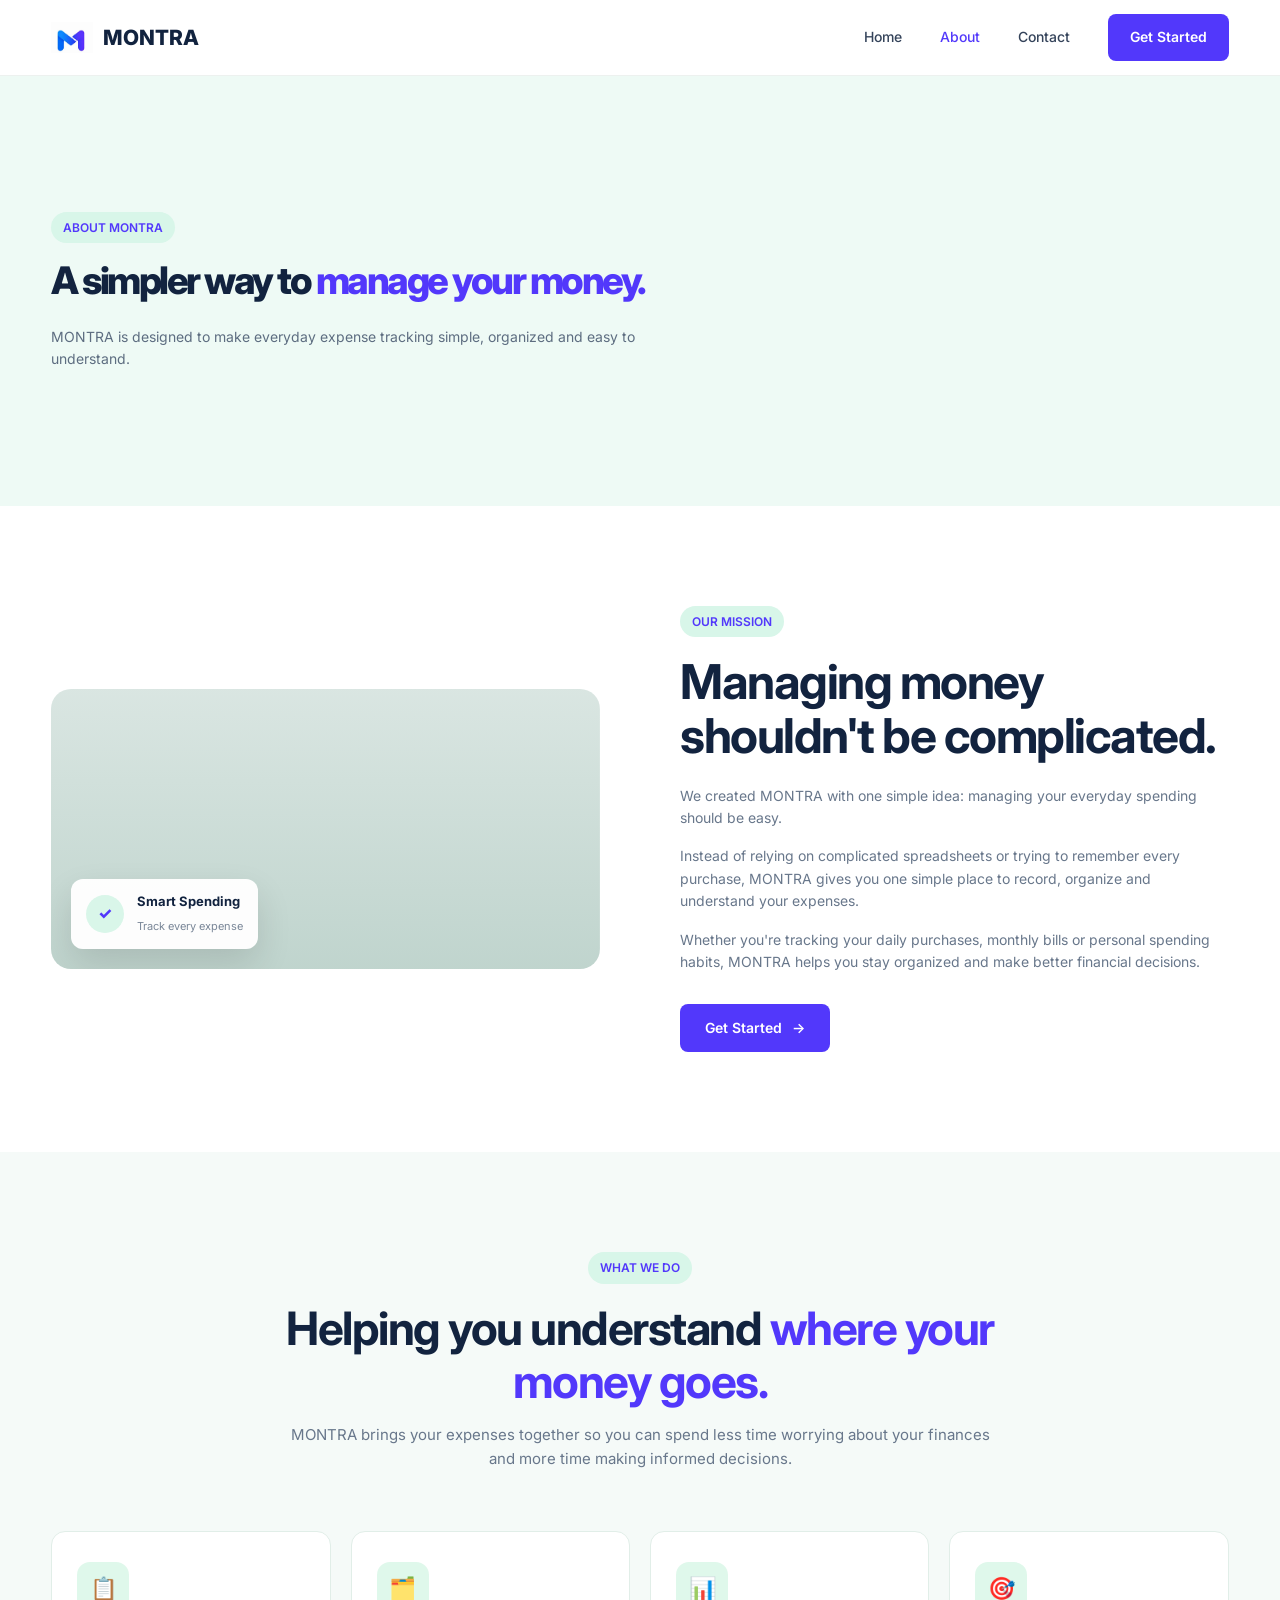
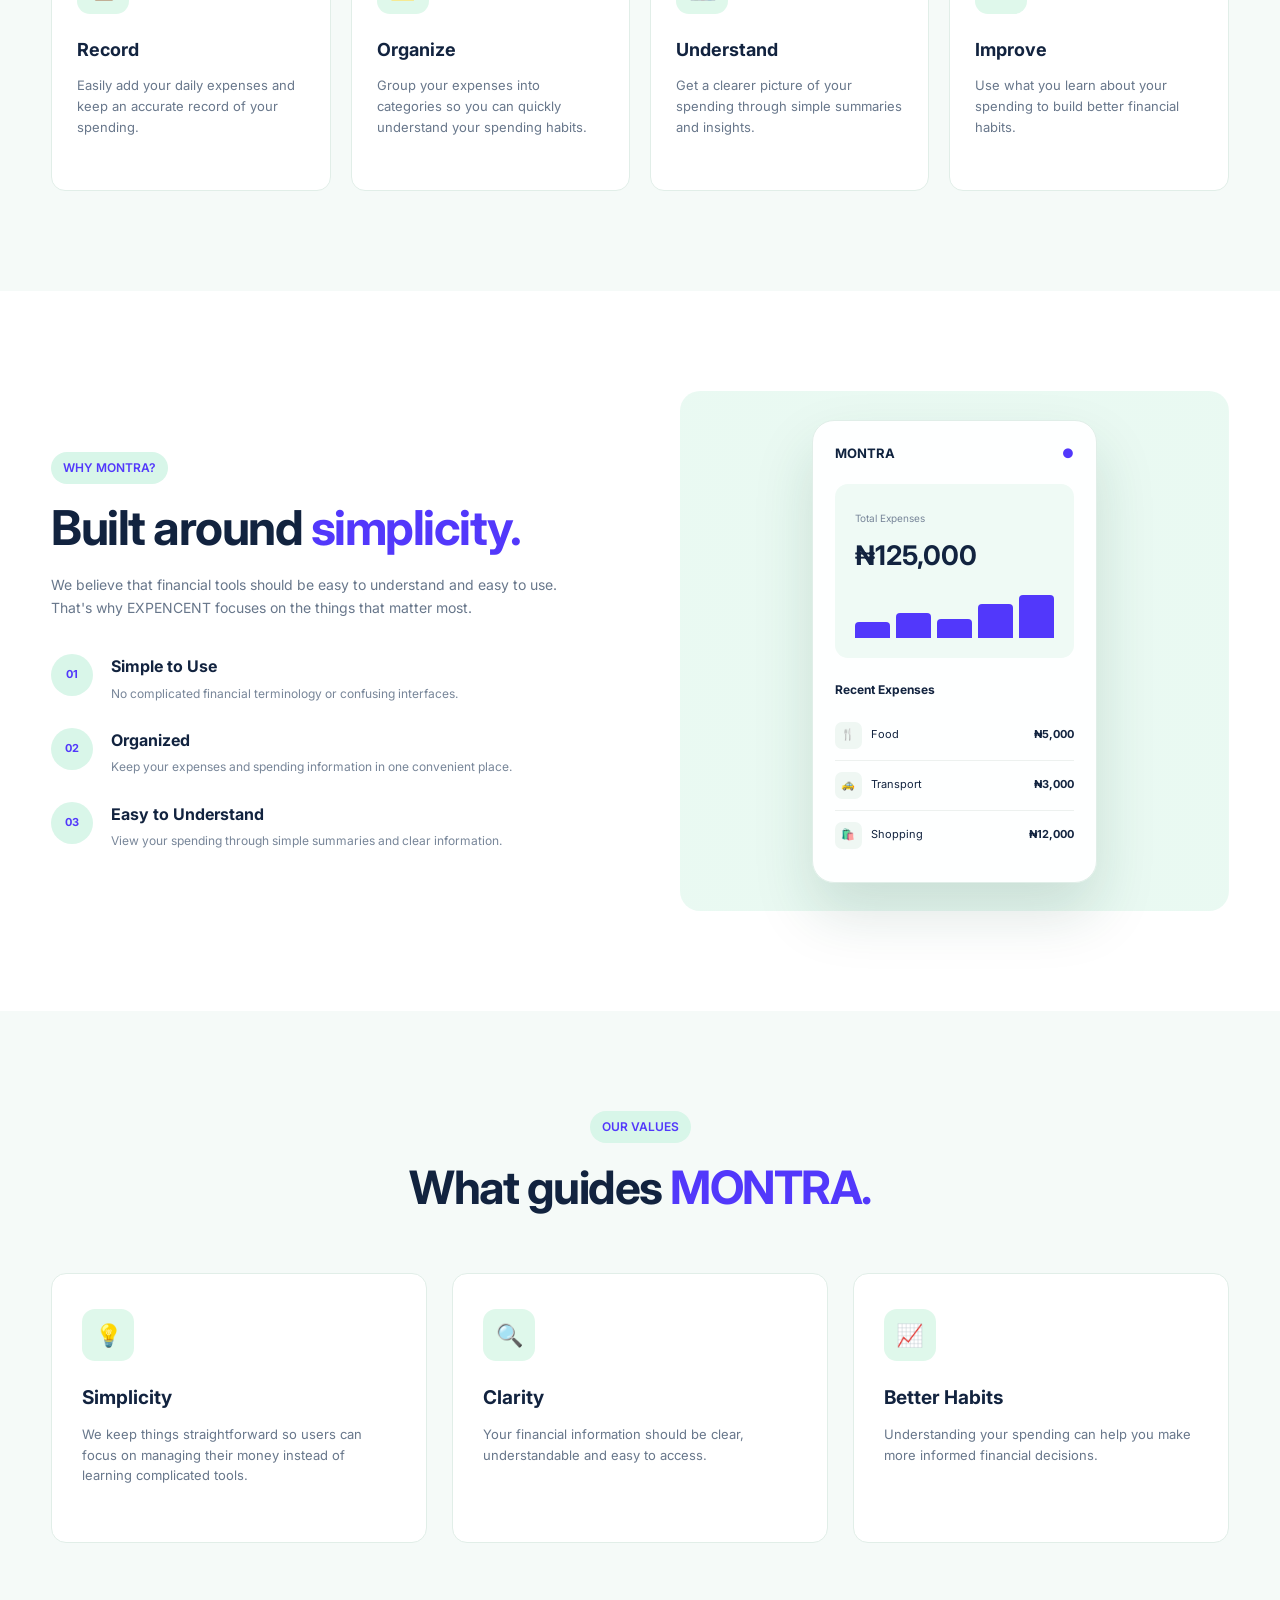
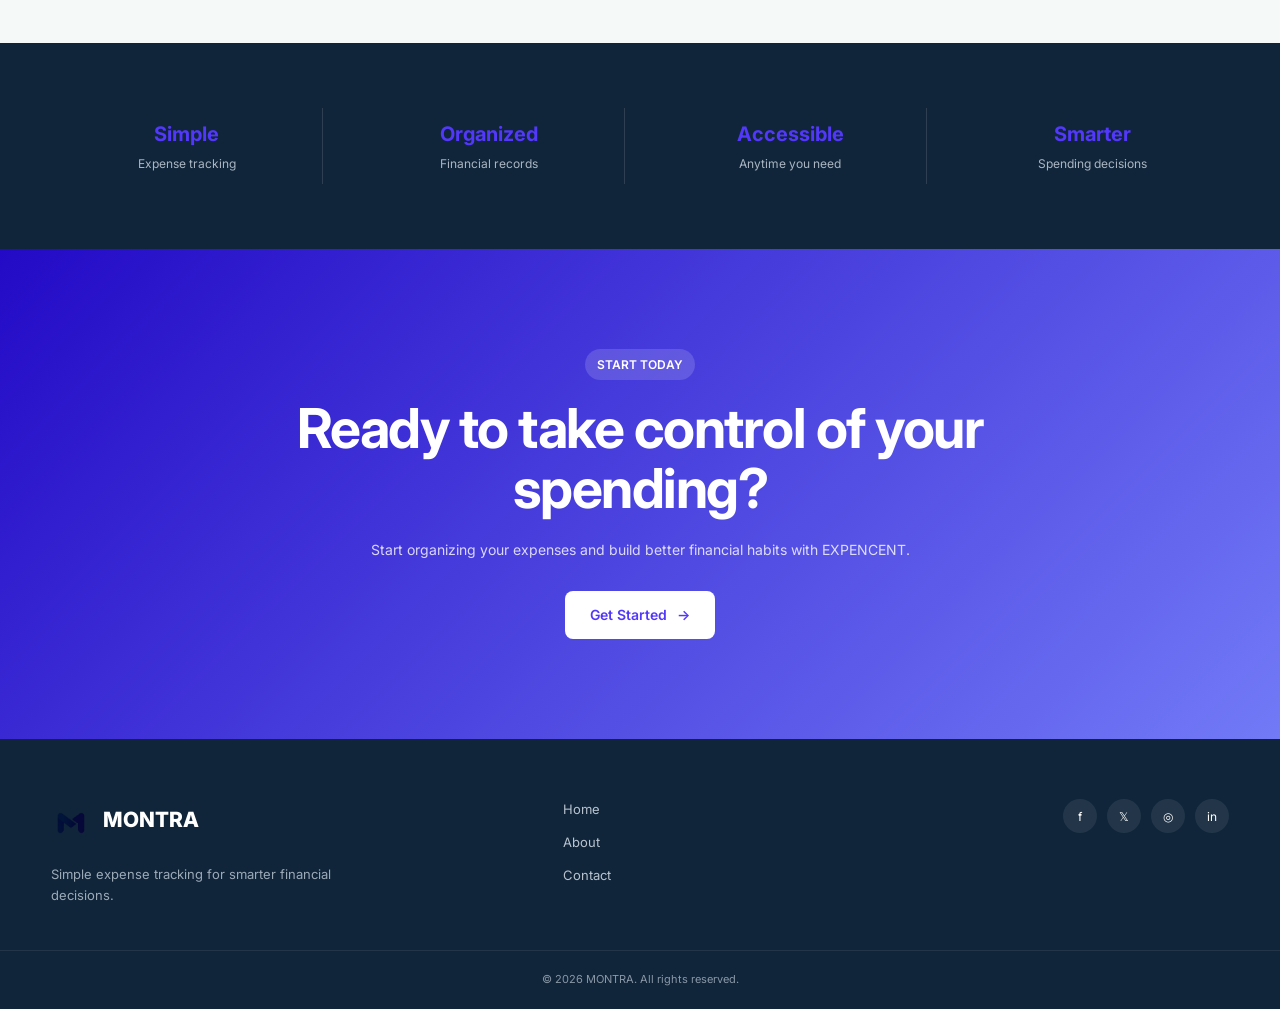
==== about.html @ 5b6d1d08 "added website" ====
<!DOCTYPE html>
<html lang="en">

<head>
    <meta charset="UTF-8">
    <meta name="viewport" content="width=device-width, initial-scale=1.0">

    <title>About Us | MONTRA</title>

    <link rel="preconnect" href="https://fonts.googleapis.com">
    <link rel="preconnect" href="https://fonts.gstatic.com" crossorigin>

    <link
        href="https://fonts.googleapis.com/css2?family=Inter:wght@400;500;600;700;800&display=swap"
        rel="stylesheet"
    >

    
    <link rel="stylesheet" href="about.css">
</head>


<body>



    <header class="header">

        <div class="container nav-container">



            <a href="home.html" class="logo">

                 <img src="montra.jpg" alt="Montra logo">

                <span>MONTRA</span>

            </a>


            <nav class="nav">

                <a href="home.html">Home</a>

                <a href="about.html" class="active">About</a>

                <a href="contact.html">Contact</a>

                <a href="login.html" class="get-started">
                    Get Started
                </a>

            </nav>


            <button
                class="menu-toggle"
                id="menuToggle"
                aria-label="Open navigation"
            >

                <span></span>
                <span></span>
                <span></span>

            </button>

        </div>

    </header>


    <div class="mobile-menu" id="mobileMenu">

        <a href="home.html">Home</a>

        <a href="about.html">About</a>

        <a href="contact.html">Contact</a>

        <a href="login.html" class="mobile-get-started">
            Get Started
        </a>

    </div>

    <main>

        <section class="about-hero">
                   
            <div class="about-hero-bg"> </div>

            <div class="container about-hero-container">


                <div class="about-hero-content">

                    <div class="small-label">
                        ABOUT MONTRA
                    </div>


                    <h1>
                        A simpler way to
                        <span>manage your money.</span>
                    </h1>


                    <p>
                        MONTRA is designed to make everyday
                        expense tracking simple, organized and
                        easy to understand.
                    </p>

                </div>


            </div>

        </section>


        <section class="mission section">

            <div class="container mission-container">


                <div class="mission-image">

                    <div class="mission-image-content">

                        <div class="floating-card">

                            <span class="floating-icon">
                                ✓
                            </span>

                            <div>

                                <strong>
                                    Smart Spending
                                </strong>

                                <small>
                                    Track every expense
                                </small>

                            </div>

                        </div>

                    </div>

                </div>


                <div class="mission-content">

                    <div class="small-label">
                        OUR MISSION
                    </div>


                    <h2>
                        Managing money
                        shouldn't be complicated.
                    </h2>


                    <p>
                        We created MONTRA with one simple
                        idea: managing your everyday spending
                        should be easy.
                    </p>


                    <p>
                        Instead of relying on complicated
                        spreadsheets or trying to remember
                        every purchase, MONTRA gives you
                        one simple place to record, organize
                        and understand your expenses.
                    </p>


                    <p>
                        Whether you're tracking your daily
                        purchases, monthly bills or personal
                        spending habits, MONTRA helps you
                        stay organized and make better
                        financial decisions.
                    </p>


                    <a href="login.html" class="btn">
                        Get Started
                        <span>→</span>
                    </a>

                </div>

            </div>

        </section>


        <section class="what-section section">

            <div class="container">


                <div class="section-heading">

                    <div class="small-label">
                        WHAT WE DO
                    </div>


                    <h2>
                        Helping you understand
                        <span>where your money goes.</span>
                    </h2>


                    <p>
                        MONTRA brings your expenses together
                        so you can spend less time worrying about
                        your finances and more time making informed
                        decisions.
                    </p>

                </div>



                <div class="what-grid">


                    <div class="what-card">

                        <div class="what-icon">
                            📋
                        </div>

                        <h3>
                            Record
                        </h3>

                        <p>
                            Easily add your daily expenses
                            and keep an accurate record of
                            your spending.
                        </p>

                    </div>


                    <div class="what-card">

                        <div class="what-icon">
                            🗂️
                        </div>

                        <h3>
                            Organize
                        </h3>

                        <p>
                            Group your expenses into categories
                            so you can quickly understand your
                            spending habits.
                        </p>

                    </div>


                    <div class="what-card">

                        <div class="what-icon">
                            📊
                        </div>

                        <h3>
                            Understand
                        </h3>

                        <p>
                            Get a clearer picture of your spending
                            through simple summaries and insights.
                        </p>

                    </div>


                    <div class="what-card">

                        <div class="what-icon">
                            🎯
                        </div>

                        <h3>
                            Improve
                        </h3>

                        <p>
                            Use what you learn about your spending
                            to build better financial habits.
                        </p>

                    </div>


                </div>

            </div>

        </section>


        <section class="why-section section">

            <div class="container why-container">


                <div class="why-content">

                    <div class="small-label">
                        WHY MONTRA?
                    </div>


                    <h2>
                        Built around
                        <span>simplicity.</span>
                    </h2>


                    <p>
                        We believe that financial tools should
                        be easy to understand and easy to use.
                        That's why EXPENCENT focuses on the
                        things that matter most.
                    </p>


                    <div class="why-list">


                        <div class="why-item">

                            <div class="why-number">
                                01
                            </div>

                            <div>

                                <h3>
                                    Simple to Use
                                </h3>

                                <p>
                                    No complicated financial
                                    terminology or confusing
                                    interfaces.
                                </p>

                            </div>

                        </div>



                        <div class="why-item">

                            <div class="why-number">
                                02
                            </div>

                            <div>

                                <h3>
                                    Organized
                                </h3>

                                <p>
                                    Keep your expenses and
                                    spending information in
                                    one convenient place.
                                </p>

                            </div>

                        </div>



                        <div class="why-item">

                            <div class="why-number">
                                03
                            </div>

                            <div>

                                <h3>
                                    Easy to Understand
                                </h3>

                                <p>
                                    View your spending through
                                    simple summaries and clear
                                    information.
                                </p>

                            </div>

                        </div>


                    </div>

                </div>


                <div class="why-image">

                    <div class="phone-card">

                        <div class="phone-header">

                            <strong>
                                MONTRA
                            </strong>

                            <span>
                                ●
                            </span>

                        </div>


                        <div class="phone-balance">

                            <small>
                                Total Expenses
                            </small>

                            <h3>
                                ₦125,000
                            </h3>

                            <div class="fake-chart">

                                <span></span>
                                <span></span>
                                <span></span>
                                <span></span>
                                <span></span>

                            </div>

                        </div>


                        <div class="phone-expenses">

                            <p>
                                Recent Expenses
                            </p>


                            <div>
                                <span>🍴</span>
                                Food
                                <strong>₦5,000</strong>
                            </div>


                            <div>
                                <span>🚕</span>
                                Transport
                                <strong>₦3,000</strong>
                            </div>


                            <div>
                                <span>🛍️</span>
                                Shopping
                                <strong>₦12,000</strong>
                            </div>

                        </div>

                    </div>

                </div>

            </div>

        </section>


        <section class="values section">

            <div class="container">


                <div class="section-heading">

                    <div class="small-label">
                        OUR VALUES
                    </div>


                    <h2>
                        What guides
                        <span>MONTRA.</span>
                    </h2>

                </div>



                <div class="values-grid">


                    <div class="value-card">

                        <div class="value-icon">
                            💡
                        </div>

                        <h3>
                            Simplicity
                        </h3>

                        <p>
                            We keep things straightforward so
                            users can focus on managing their
                            money instead of learning complicated
                            tools.
                        </p>

                    </div>



                    <div class="value-card">

                        <div class="value-icon">
                            🔍
                        </div>

                        <h3>
                            Clarity
                        </h3>

                        <p>
                            Your financial information should be
                            clear, understandable and easy to
                            access.
                        </p>

                    </div>



                    <div class="value-card">

                        <div class="value-icon">
                            📈
                        </div>

                        <h3>
                            Better Habits
                        </h3>

                        <p>
                            Understanding your spending can help
                            you make more informed financial
                            decisions.
                        </p>

                    </div>


                </div>

            </div>

        </section>


        <section class="stats-section">

            <div class="container stats-container">


                <div class="stat">

                    <h2>
                        Simple
                    </h2>

                    <p>
                        Expense tracking
                    </p>

                </div>



                <div class="stat">

                    <h2>
                        Organized
                    </h2>

                    <p>
                        Financial records
                    </p>

                </div>



                <div class="stat">

                    <h2>
                        Accessible
                    </h2>

                    <p>
                        Anytime you need
                    </p>

                </div>



                <div class="stat">

                    <h2>
                        Smarter
                    </h2>

                    <p>
                        Spending decisions
                    </p>

                </div>


            </div>

        </section>


        <section class="cta-section">

            <div class="container cta-content">


                <div class="small-label">
                    START TODAY
                </div>


                <h2>
                    Ready to take control
                    of your spending?
                </h2>


                <p>
                    Start organizing your expenses and
                    build better financial habits with EXPENCENT.
                </p>


                <a href="login.html" class="cta-button">

                    Get Started
                    <span>→</span>

                </a>

            </div>

        </section>


    </main>


    <footer class="footer">

        <div class="container footer-container">


            <div class="footer-brand">

                <a href="home.html" class="logo footer-logo">

                    <span class="logo-icon">
                        <img src="montra.jpg" alt="Montra logo">
                    </span>

                    MONTRA

                </a>


                <p>
                    Simple expense tracking for
                    smarter financial decisions.
                </p>

            </div>



            <div class="footer-links">

                <a href="home.html">
                    Home
                </a>

                <a href="about.html">
                    About
                </a>

                <a href="contact.html">
                    Contact
                </a>

            </div>



            <div class="social-links">

                <a href="#">f</a>

                <a href="#">𝕏</a>

                <a href="#">◎</a>

                <a href="#">in</a>

            </div>


        </div>



        <div class="footer-bottom">

            <div class="container">

                <p>
                    © 2026 MONTRA. All rights reserved.
                </p>

            </div>

        </div>

    </footer>


</body>

</html>
---- about.css ----
* {
    margin: 0;
    padding: 0;
    box-sizing: border-box;
}

html {
    scroll-behavior: smooth;
}

body {
    font-family: "Inter", sans-serif;
    color: #12233f;
    background: #ffffff;
    line-height: 1.6;
}

a {
    text-decoration: none;
    color: inherit;
}

button {
    font-family: inherit;
}

.container {
    width: min(1180px, 92%);
    margin: 0 auto;
}

.section {
    padding: 100px 0;
}


.header {
    height: 76px;
    background: rgba(255, 255, 255, 0.97);
    border-bottom: 1px solid #edf1ef;

    position: sticky;
    top: 0;
    z-index: 1000;

    backdrop-filter: blur(10px);
}

.nav-container {
    height: 100%;

    display: flex;
    align-items: center;
    justify-content: space-between;
}


.logo {
    display: inline-flex;
    align-items: center;
    gap: 10px;
    text-decoration: none;
    color: #12233f;
    font-size: 21px;
    font-weight: 800;
}

.logo img {
    width: 42px;
    height: 42px;
    object-fit: contain;
    display: block;
    mix-blend-mode: multiply;
}


.nav {
    display: flex;
    align-items: center;
    gap: 38px;
}

.nav > a {
    color: #34435a;

    font-size: 14px;
    font-weight: 500;

    transition: 0.3s ease;
}

.nav > a:hover {
    color: #5238FB;
}

.nav > a.active {
    color: #5238FB;
}


.get-started {
    background: #5238FB;
    color: white !important;

    padding: 12px 22px;

    border-radius: 8px;

    font-weight: 600 !important;
}

.get-started:hover {
    background: #078d5b;
}


.menu-toggle {
    display: none;

    width: 35px;

    border: none;
    background: none;

    cursor: pointer;
}

.menu-toggle span {
    display: block;

    width: 25px;
    height: 2px;

    margin: 5px 0;

    background: #12233f;
}


.mobile-menu {
    display: none;
}


.about-hero {
    min-height: 430px;

    position: relative;
    overflow: hidden;

    background: #eefaf5;
}

.about-hero-bg {
    position: absolute;
    inset: 0;

    background:
        linear-gradient(
            90deg,
            rgba(238, 250, 245, 0.97),
            rgba(238, 250, 245, 0.75)
        ),
        url("images/finance-bg.jpg");

    background-size: cover;
    background-position: center;
}

.about-hero-container {
    min-height: 430px;

    position: relative;
    z-index: 2;

    display: flex;
    align-items: center;
}

.about-hero-content {
    max-width: 700px;
}

.about-hero h1 {
    font-size: clamp(45px, 6vw, 68px);

    line-height: 1.05;

    letter-spacing: -2.5px;

    font-weight: 800;
}

.about-hero h1 span {
    color: #5238FB;
}

.about-hero p {
    max-width: 600px;

    margin-top: 25px;

    color: #5d6d80;

    font-size: 17px;
}


.small-label {
    display: inline-block;

    padding: 6px 12px;

    border-radius: 30px;

    background: #d8f6e9;

    color: #5238FB;

    font-size: 12px;
    font-weight: 600;

    margin-bottom: 18px;
}


.mission {
    background: #ffffff;
}

.mission-container {
    display: grid;

    grid-template-columns: 1fr 1fr;

    align-items: center;

    gap: 80px;
}


.mission-image {
    min-height: 480px;

    border-radius: 20px;

    overflow: hidden;

    background:
        linear-gradient(
            rgba(3, 85, 58, 0.15),
            rgba(3, 85, 58, 0.25)
        ),
        url("images/finance-bg.jpg");

    background-size: cover;
    background-position: center;

    display: flex;

    align-items: flex-end;

    padding: 35px;
}

.mission-image-content {
    width: 100%;
}

.floating-card {
    display: flex;

    align-items: center;

    gap: 13px;

    width: fit-content;

    background: rgba(255,255,255,0.96);

    padding: 15px 20px;

    border-radius: 12px;

    box-shadow: 0 15px 35px rgba(0,0,0,0.12);
}

.floating-icon {
    width: 38px;
    height: 38px;

    border-radius: 50%;

    background: #d9f6e9;

    color: #5238FB;

    display: flex;
    align-items: center;
    justify-content: center;

    font-weight: 800;
}

.floating-card strong {
    display: block;

    font-size: 13px;
}

.floating-card small {
    color: #7a8798;

    font-size: 11px;
}


.mission-content h2 {
    font-size: clamp(35px, 4vw, 48px);

    line-height: 1.12;

    letter-spacing: -1.5px;

    margin-bottom: 22px;
}

.mission-content p {
    color: #68778b;

    font-size: 14px;

    margin-bottom: 16px;
}

.btn {
    display: inline-flex;

    align-items: center;
    justify-content: center;

    gap: 10px;

    margin-top: 15px;

    min-height: 48px;

    padding: 0 25px;

    border-radius: 8px;

    background: #5238FB;

    color: white;

    font-size: 14px;

    font-weight: 600;

    transition: 0.3s ease;
}

.btn:hover {
    background: #5238FB;

    transform: translateY(-2px);
}


.section-heading {
    max-width: 720px;

    margin: 0 auto 60px;

    text-align: center;
}

.section-heading h2 {
    font-size: clamp(32px, 4vw, 46px);

    line-height: 1.15;

    letter-spacing: -1.5px;
}

.section-heading h2 span {
    color: #5238FB;
}

.section-heading p {
    margin-top: 16px;

    color: #68778b;

    font-size: 15px;
}

.what-section {
    background: #f5faf8;
}

.what-grid {
    display: grid;

    grid-template-columns: repeat(4, 1fr);

    gap: 20px;
}

.what-card {
    min-height: 260px;

    padding: 30px 25px;

    background: white;

    border: 1px solid #e1eee8;

    border-radius: 14px;

    transition: 0.3s ease;
}

.what-card:hover {
    transform: translateY(-5px);

    box-shadow:
        0 18px 40px rgba(17,55,41,0.08);
}

.what-icon {
    width: 52px;
    height: 52px;

    display: flex;
    align-items: center;
    justify-content: center;

    border-radius: 13px;

    background: #dff8eb;

    font-size: 22px;

    margin-bottom: 22px;
}

.what-card h3 {
    font-size: 18px;

    margin-bottom: 10px;
}

.what-card p {
    color: #68778b;

    font-size: 13px;
}


.why-section {
    background: white;
}

.why-container {
    display: grid;

    grid-template-columns: 1fr 1fr;

    align-items: center;

    gap: 80px;
}

.why-content h2 {
    font-size: clamp(35px, 4vw, 48px);

    line-height: 1.1;

    letter-spacing: -1.5px;
}

.why-content h2 span {
    color: #5238FB;
}

.why-content > p {
    color: #68778b;

    font-size: 14px;

    max-width: 530px;

    margin: 20px 0 35px;
}


.why-list {
    display: flex;

    flex-direction: column;

    gap: 25px;
}

.why-item {
    display: flex;

    gap: 18px;
}

.why-number {
    width: 42px;
    height: 42px;

    flex-shrink: 0;

    display: flex;
    align-items: center;
    justify-content: center;

    border-radius: 50%;

    background: #d9f6e9;

    color: #5238FB;

    font-size: 11px;

    font-weight: 700;
}

.why-item h3 {
    font-size: 16px;

    margin-bottom: 4px;
}

.why-item p {
    color: #788699;

    font-size: 12px;
}


.why-image {
    min-height: 520px;

    border-radius: 20px;

    background:
        linear-gradient(
            rgba(225, 247, 237, 0.72),
            rgba(225, 247, 237, 0.72)
        ),
        url("images/finance-bg.jpg");

    background-size: cover;

    background-position: center;

    display: flex;

    align-items: center;
    justify-content: center;
}

.phone-card {
    width: 310px;

    padding: 22px;

    background: rgba(255,255,255,0.97);

    border: 1px solid #e0eee8;

    border-radius: 22px;

    box-shadow:
        0 30px 60px rgba(23,73,56,0.15);
}

.phone-header {
    display: flex;

    justify-content: space-between;

    align-items: center;

    font-size: 13px;

    margin-bottom: 20px;
}

.phone-header strong {
    color: #10233f;
}

.phone-header span {
    color: #5238FB;
}


.phone-balance {
    padding: 20px;

    background: #effaf5;

    border-radius: 13px;
}

.phone-balance small {
    color: #788699;

    font-size: 10px;
}

.phone-balance h3 {
    font-size: 27px;

    margin: 5px 0 15px;
}


.fake-chart {
    height: 45px;

    display: flex;

    align-items: flex-end;

    gap: 6px;
}

.fake-chart span {
    flex: 1;

    background: #5238FB;

    border-radius: 4px 4px 0 0;
}

.fake-chart span:nth-child(1) {
    height: 35%;
}

.fake-chart span:nth-child(2) {
    height: 55%;
}

.fake-chart span:nth-child(3) {
    height: 42%;
}

.fake-chart span:nth-child(4) {
    height: 75%;
}

.fake-chart span:nth-child(5) {
    height: 95%;
}


.phone-expenses {
    margin-top: 22px;
}

.phone-expenses > p {
    font-size: 12px;

    font-weight: 700;

    margin-bottom: 12px;
}

.phone-expenses > div {
    display: flex;

    align-items: center;

    gap: 9px;

    padding: 11px 0;

    border-bottom: 1px solid #edf1ef;

    font-size: 11px;
}

.phone-expenses > div:last-child {
    border-bottom: none;
}

.phone-expenses > div span {
    width: 27px;
    height: 27px;

    border-radius: 7px;

    display: flex;
    align-items: center;
    justify-content: center;

    background: #eff7f3;
}

.phone-expenses strong {
    margin-left: auto;
}


.values {
    background: #f5faf8;
}

.values-grid {
    display: grid;

    grid-template-columns: repeat(3, 1fr);

    gap: 25px;
}

.value-card {
    background: white;

    border: 1px solid #e1eee8;

    border-radius: 15px;

    padding: 35px 30px;

    min-height: 270px;
}

.value-icon {
    width: 52px;
    height: 52px;

    display: flex;
    align-items: center;
    justify-content: center;

    border-radius: 13px;

    background: #dff8eb;

    font-size: 22px;

    margin-bottom: 22px;
}

.value-card h3 {
    font-size: 19px;

    margin-bottom: 10px;
}

.value-card p {
    color: #68778b;

    font-size: 13px;
}


.stats-section {
    padding: 65px 0;

    background: #10253a;

    color: white;
}

.stats-container {
    display: grid;

    grid-template-columns: repeat(4, 1fr);

    gap: 30px;

    text-align: center;
}

.stat {
    padding: 10px;

    border-right: 1px solid rgba(255,255,255,0.12);
}

.stat:last-child {
    border-right: none;
}

.stat h2 {
    font-size: 24px;

    color: #5238FB;
}

.stat p {
    color: #aab6c2;

    font-size: 12px;

    margin-top: 4px;
}


.cta-section {
    padding: 100px 0;

    background:
        linear-gradient(
            135deg,
            #230ac6,
            #727af7
        );

    color: white;
}

.cta-content {
    text-align: center;

    max-width: 700px;
}

.cta-content .small-label {
    background: rgba(255,255,255,0.15);

    color: white;
}

.cta-content h2 {
    font-size: clamp(35px, 5vw, 55px);

    line-height: 1.1;

    letter-spacing: -1.5px;
}

.cta-content p {
    max-width: 550px;

    margin: 20px auto 30px;

    color: rgba(255,255,255,0.8);

    font-size: 14px;
}

.cta-button {
    display: inline-flex;

    align-items: center;

    gap: 10px;

    min-height: 48px;

    padding: 0 25px;

    border-radius: 8px;

    background: white;

    color: #5238FB;

    font-size: 14px;

    font-weight: 600;

    transition: 0.3s ease;
}

.cta-button:hover {
    transform: translateY(-2px);
}


.footer {
    background: #10253a;

    color: white;

    padding-top: 60px;
}

.footer-container {
    display: grid;

    grid-template-columns: 1.5fr 1fr 1fr;

    gap: 50px;

    padding-bottom: 45px;
}

.footer-logo {
    color: white;
}

.footer-brand p {
    color: #9caab8;

    font-size: 13px;

    max-width: 280px;

    margin-top: 15px;
}

.footer-links {
    display: flex;

    flex-direction: column;

    gap: 12px;
}

.footer-links a {
    color: #b8c3ce;

    font-size: 13px;
}

.footer-links a:hover {
    color: white;
}

.social-links {
    display: flex;

    justify-content: flex-end;

    gap: 10px;
}

.social-links a {
    width: 34px;
    height: 34px;

    border-radius: 50%;

    background: rgba(255,255,255,0.08);

    display: flex;
    align-items: center;
    justify-content: center;

    font-size: 12px;

    transition: 0.3s;
}

.social-links a:hover {
    background: #5238FB;
}

.footer-bottom {
    border-top: 1px solid rgba(255,255,255,0.08);

    padding: 20px 0;

    text-align: center;
}

.footer-bottom p {
    color: #8997a6;

    font-size: 11px;
}


@media (max-width: 1024px) {

    .container {
        width: min(92%, 900px);
    }

    .section {
        padding: 80px 0;
    }


    .mission-container {
        gap: 45px;
    }


    .what-grid {
        grid-template-columns: repeat(2, 1fr);
    }


    .why-container {
        gap: 45px;
    }


    .values-grid {
        gap: 18px;
    }


    .footer-container {
        grid-template-columns: 1.5fr 1fr 1fr;
    }

}


@media (max-width: 767px) {

    .container {
        width: 90%;
    }

    .section {
        padding: 70px 0;
    }


    .header {
        height: 68px;
    }

    .nav {
        display: none;
    }

    .menu-toggle {
        display: block;
    }


    .mobile-menu {
        position: fixed;

        top: 68px;
        left: 0;

        width: 100%;

        background: white;

        padding: 20px;

        display: flex;
        flex-direction: column;

        gap: 5px;

        transform: translateY(-120%);

        transition: 0.3s ease;

        box-shadow:
            0 15px 30px rgba(0,0,0,0.08);

        z-index: 999;
    }

    .mobile-menu.show {
        transform: translateY(0);
    }

    .mobile-menu a {
        padding: 14px;

        border-radius: 8px;

        font-size: 14px;
    }

    .mobile-menu a:hover {
        background: #f0faf6;
    }

    .mobile-get-started {
        background: #08a66a !important;

        color: white;

        text-align: center;

        margin-top: 5px;
    }


    .about-hero {
        min-height: 400px;
    }

    .about-hero-container {
        min-height: 400px;
    }

    .about-hero h1 {
        font-size: 45px;

        letter-spacing: -1.8px;
    }

    .about-hero p {
        font-size: 15px;
    }


    .mission-container {
        grid-template-columns: 1fr;

        gap: 45px;
    }

    .mission-image {
        min-height: 350px;
    }

    .mission-content h2 {
        font-size: 35px;
    }

    .what-grid {
        grid-template-columns: 1fr;
    }

    .what-card {
        min-height: auto;
    }


    .why-container {
        grid-template-columns: 1fr;

        gap: 45px;
    }

    .why-content h2 {
        font-size: 35px;
    }

    .why-image {
        min-height: 450px;
    }


    .values-grid {
        grid-template-columns: 1fr;
    }

    .value-card {
        min-height: auto;
    }


    .stats-container {
        grid-template-columns: 1fr 1fr;

        gap: 0;
    }

    .stat {
        padding: 25px 10px;

        border-right: none;

        border-bottom: 1px solid rgba(255,255,255,0.12);
    }

    .stat:nth-child(3),
    .stat:nth-child(4) {
        border-bottom: none;
    }


    .cta-section {
        padding: 75px 0;
    }


    .footer-container {
        grid-template-columns: 1fr;

        gap: 35px;
    }

    .social-links {
        justify-content: flex-start;
    }

}


@media (max-width: 480px) {

    .logo {
        font-size: 18px;
        gap: 8px;
    }

    .logo img {
        width: 34px;
        height: 34px;
    }
}


    .about-hero h1 {
        font-size: 38px;
    }

    .about-hero p {
        font-size: 14px;
    }


    .mission-image {
        min-height: 280px;

        padding: 20px;
    }

    .floating-card {
        padding: 12px 15px;
    }


    .phone-card {
        width: 285px;
    }


    .stat h2 {
        font-size: 20px;
    }
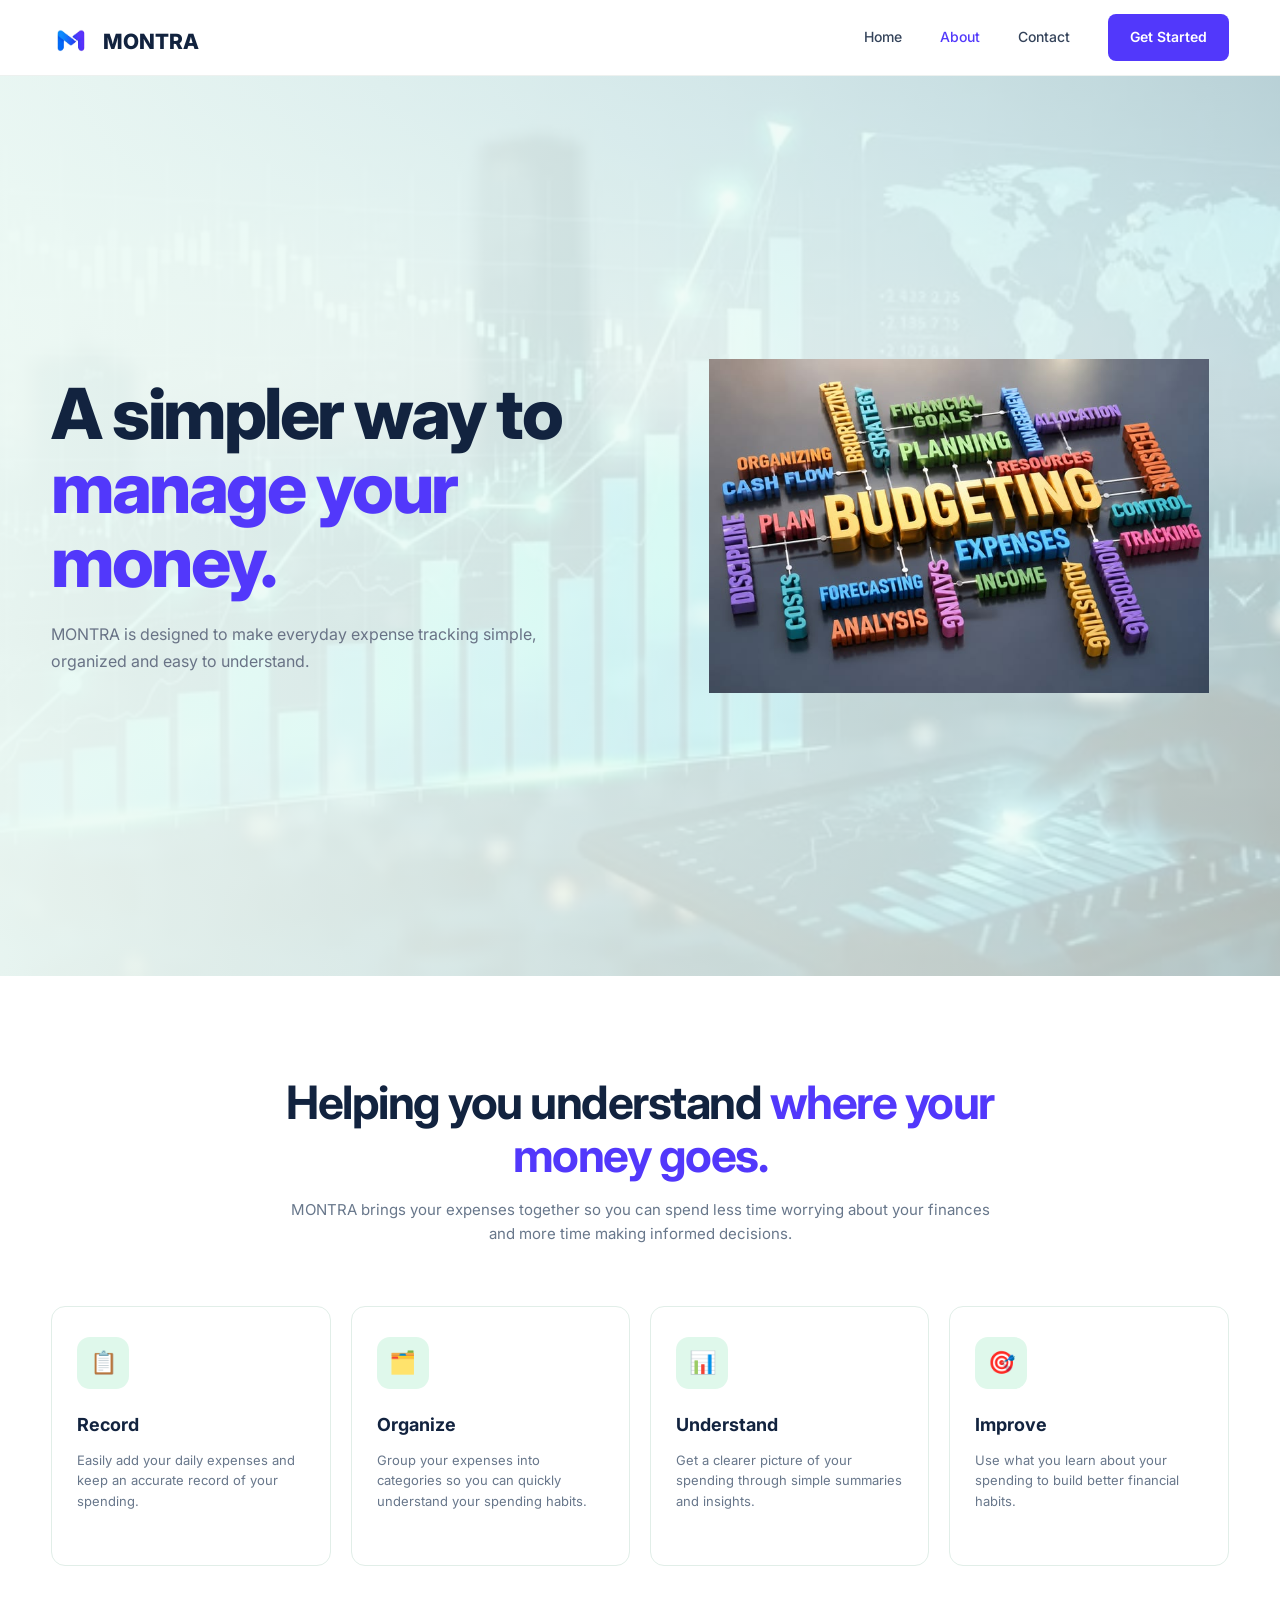
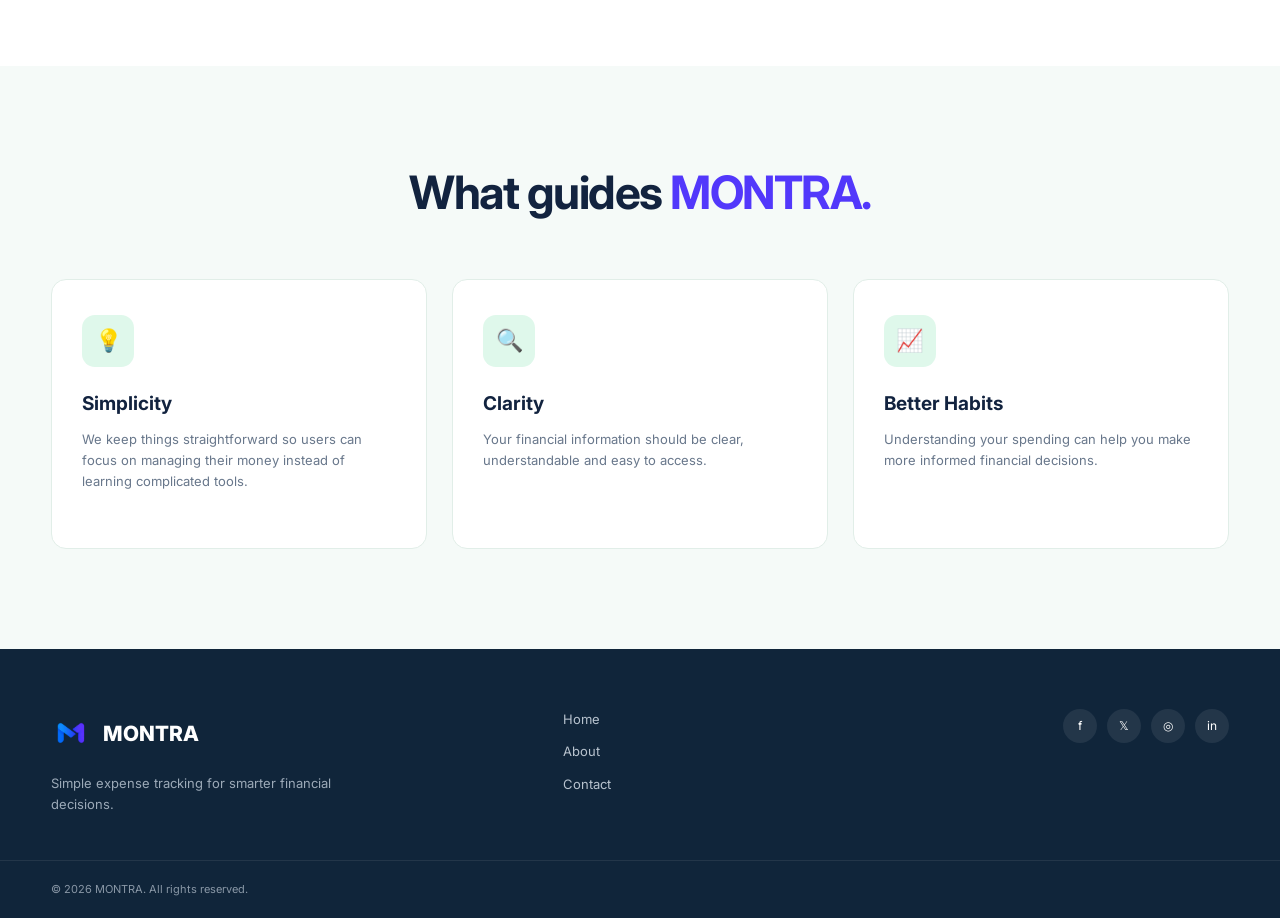
==== commit 49bb0aaf: "made corrections" ====
--- a/about.html
+++ b/about.html
@@ -32,7 +32,7 @@
 
             <a href="home.html" class="logo">
 
-                 <img src="montra.jpg" alt="Montra logo">
+                 <img src="montra.png" alt="Montra logo">
 
                 <span>MONTRA</span>
 
@@ -91,131 +91,35 @@
                    
             <div class="about-hero-bg"> </div>
 
-            <div class="container about-hero-container">
-
-
-                <div class="about-hero-content">
-
-                    <div class="small-label">
-                        ABOUT MONTRA
-                    </div>
-
-
-                    <h1>
-                        A simpler way to
-                        <span>manage your money.</span>
-                    </h1>
-
-
-                    <p>
-                        MONTRA is designed to make everyday
-                        expense tracking simple, organized and
-                        easy to understand.
-                    </p>
-
-                </div>
-
-
-            </div>
+            <div class="hero-layout">
+               <div class="hero-copy">
+                  <h1>
+                      A simpler way to
+                      <span>manage your money.</span>
+                  </h1>
+
+                  <p>
+                      MONTRA is designed to make everyday
+                      expense tracking simple, organized and
+                      easy to understand.
+                  </p>
+               </div>
+
+               <div class="hero-image">
+                 <img src="about.jpg"
+                 alt="Montra personal finance dashboard illustration">
+               </div>
+            </div>
+            
 
         </section>
 
-
-        <section class="mission section">
-
-            <div class="container mission-container">
-
-
-                <div class="mission-image">
-
-                    <div class="mission-image-content">
-
-                        <div class="floating-card">
-
-                            <span class="floating-icon">
-                                ✓
-                            </span>
-
-                            <div>
-
-                                <strong>
-                                    Smart Spending
-                                </strong>
-
-                                <small>
-                                    Track every expense
-                                </small>
-
-                            </div>
-
-                        </div>
-
-                    </div>
-
-                </div>
-
-
-                <div class="mission-content">
-
-                    <div class="small-label">
-                        OUR MISSION
-                    </div>
-
-
-                    <h2>
-                        Managing money
-                        shouldn't be complicated.
-                    </h2>
-
-
-                    <p>
-                        We created MONTRA with one simple
-                        idea: managing your everyday spending
-                        should be easy.
-                    </p>
-
-
-                    <p>
-                        Instead of relying on complicated
-                        spreadsheets or trying to remember
-                        every purchase, MONTRA gives you
-                        one simple place to record, organize
-                        and understand your expenses.
-                    </p>
-
-
-                    <p>
-                        Whether you're tracking your daily
-                        purchases, monthly bills or personal
-                        spending habits, MONTRA helps you
-                        stay organized and make better
-                        financial decisions.
-                    </p>
-
-
-                    <a href="login.html" class="btn">
-                        Get Started
-                        <span>→</span>
-                    </a>
-
-                </div>
-
-            </div>
-
-        </section>
-
-
         <section class="what-section section">
 
             <div class="container">
 
 
                 <div class="section-heading">
-
-                    <div class="small-label">
-                        WHAT WE DO
-                    </div>
-
 
                     <h2>
                         Helping you understand
@@ -317,201 +221,12 @@
 
         </section>
 
-
-        <section class="why-section section">
-
-            <div class="container why-container">
-
-
-                <div class="why-content">
-
-                    <div class="small-label">
-                        WHY MONTRA?
-                    </div>
-
-
-                    <h2>
-                        Built around
-                        <span>simplicity.</span>
-                    </h2>
-
-
-                    <p>
-                        We believe that financial tools should
-                        be easy to understand and easy to use.
-                        That's why EXPENCENT focuses on the
-                        things that matter most.
-                    </p>
-
-
-                    <div class="why-list">
-
-
-                        <div class="why-item">
-
-                            <div class="why-number">
-                                01
-                            </div>
-
-                            <div>
-
-                                <h3>
-                                    Simple to Use
-                                </h3>
-
-                                <p>
-                                    No complicated financial
-                                    terminology or confusing
-                                    interfaces.
-                                </p>
-
-                            </div>
-
-                        </div>
-
-
-
-                        <div class="why-item">
-
-                            <div class="why-number">
-                                02
-                            </div>
-
-                            <div>
-
-                                <h3>
-                                    Organized
-                                </h3>
-
-                                <p>
-                                    Keep your expenses and
-                                    spending information in
-                                    one convenient place.
-                                </p>
-
-                            </div>
-
-                        </div>
-
-
-
-                        <div class="why-item">
-
-                            <div class="why-number">
-                                03
-                            </div>
-
-                            <div>
-
-                                <h3>
-                                    Easy to Understand
-                                </h3>
-
-                                <p>
-                                    View your spending through
-                                    simple summaries and clear
-                                    information.
-                                </p>
-
-                            </div>
-
-                        </div>
-
-
-                    </div>
-
-                </div>
-
-
-                <div class="why-image">
-
-                    <div class="phone-card">
-
-                        <div class="phone-header">
-
-                            <strong>
-                                MONTRA
-                            </strong>
-
-                            <span>
-                                ●
-                            </span>
-
-                        </div>
-
-
-                        <div class="phone-balance">
-
-                            <small>
-                                Total Expenses
-                            </small>
-
-                            <h3>
-                                ₦125,000
-                            </h3>
-
-                            <div class="fake-chart">
-
-                                <span></span>
-                                <span></span>
-                                <span></span>
-                                <span></span>
-                                <span></span>
-
-                            </div>
-
-                        </div>
-
-
-                        <div class="phone-expenses">
-
-                            <p>
-                                Recent Expenses
-                            </p>
-
-
-                            <div>
-                                <span>🍴</span>
-                                Food
-                                <strong>₦5,000</strong>
-                            </div>
-
-
-                            <div>
-                                <span>🚕</span>
-                                Transport
-                                <strong>₦3,000</strong>
-                            </div>
-
-
-                            <div>
-                                <span>🛍️</span>
-                                Shopping
-                                <strong>₦12,000</strong>
-                            </div>
-
-                        </div>
-
-                    </div>
-
-                </div>
-
-            </div>
-
-        </section>
-
-
         <section class="values section">
 
             <div class="container">
 
 
                 <div class="section-heading">
-
-                    <div class="small-label">
-                        OUR VALUES
-                    </div>
-
 
                     <h2>
                         What guides
@@ -592,103 +307,6 @@
         </section>
 
 
-        <section class="stats-section">
-
-            <div class="container stats-container">
-
-
-                <div class="stat">
-
-                    <h2>
-                        Simple
-                    </h2>
-
-                    <p>
-                        Expense tracking
-                    </p>
-
-                </div>
-
-
-
-                <div class="stat">
-
-                    <h2>
-                        Organized
-                    </h2>
-
-                    <p>
-                        Financial records
-                    </p>
-
-                </div>
-
-
-
-                <div class="stat">
-
-                    <h2>
-                        Accessible
-                    </h2>
-
-                    <p>
-                        Anytime you need
-                    </p>
-
-                </div>
-
-
-
-                <div class="stat">
-
-                    <h2>
-                        Smarter
-                    </h2>
-
-                    <p>
-                        Spending decisions
-                    </p>
-
-                </div>
-
-
-            </div>
-
-        </section>
-
-
-        <section class="cta-section">
-
-            <div class="container cta-content">
-
-
-                <div class="small-label">
-                    START TODAY
-                </div>
-
-
-                <h2>
-                    Ready to take control
-                    of your spending?
-                </h2>
-
-
-                <p>
-                    Start organizing your expenses and
-                    build better financial habits with EXPENCENT.
-                </p>
-
-
-                <a href="login.html" class="cta-button">
-
-                    Get Started
-                    <span>→</span>
-
-                </a>
-
-            </div>
-
-        </section>
 
 
     </main>
@@ -702,13 +320,8 @@
             <div class="footer-brand">
 
                 <a href="home.html" class="logo footer-logo">
-
-                    <span class="logo-icon">
-                        <img src="montra.jpg" alt="Montra logo">
-                    </span>
-
-                    MONTRA
-
+                        <img src="montra.png" alt="Montra logo">
+                        <span>MONTRA</span>
                 </a>
 
 
--- a/about.css
+++ b/about.css
@@ -70,7 +70,12 @@
     height: 42px;
     object-fit: contain;
     display: block;
-    mix-blend-mode: multiply;
+}
+.logo span {
+    display: inline-block;
+    line-height: 1;
+    position: relative;
+    top: 4px;
 }
 
 
@@ -110,7 +115,7 @@
 }
 
 .get-started:hover {
-    background: #078d5b;
+    background: rgb(27, 27, 122);
 }
 
 
@@ -143,194 +148,77 @@
 
 
 .about-hero {
-    min-height: 430px;
-
     position: relative;
+    isolation: isolate;
     overflow: hidden;
-
-    background: #eefaf5;
-}
-
-.about-hero-bg {
-    position: absolute;
-    inset: 0;
+    height: 100vh;
+
+    display: flex;
+    align-items: center;
+
+    min-height: 350px;
+    padding: 75px 0;
 
     background:
-        linear-gradient(
+         linear-gradient(
             90deg,
             rgba(238, 250, 245, 0.97),
             rgba(238, 250, 245, 0.75)
         ),
-        url("images/finance-bg.jpg");
+        url("background.jpg");
 
     background-size: cover;
     background-position: center;
 }
 
-.about-hero-container {
-    min-height: 430px;
-
-    position: relative;
-    z-index: 2;
-
-    display: flex;
-    align-items: center;
-}
-
-.about-hero-content {
-    max-width: 700px;
-}
-
-.about-hero h1 {
-    font-size: clamp(45px, 6vw, 68px);
-
+.hero-layout {
+    display: grid;
+    grid-template-columns: 1.05fr 0.95fr;
+    align-items: center;
+    justify-content: center;
+    gap: 40px;
+    width: 100%;
+    padding:4%
+}
+
+.hero-copy {
+    min-width: 0;
+}
+
+.hero-copy h1 {
+    max-width: 750px;
+    font-size: clamp(48px, 5.5vw, 76px);
+    font-weight: 800;
     line-height: 1.05;
-
     letter-spacing: -2.5px;
-
-    font-weight: 800;
-}
-
-.about-hero h1 span {
+}
+
+.hero-copy h1 span {
+    display: block;
     color: #5238FB;
 }
 
-.about-hero p {
-    max-width: 600px;
-
-    margin-top: 25px;
-
-    color: #5d6d80;
-
-    font-size: 17px;
-}
-
-
-.small-label {
-    display: inline-block;
-
-    padding: 6px 12px;
-
-    border-radius: 30px;
-
-    background: #d8f6e9;
-
-    color: #5238FB;
-
-    font-size: 12px;
-    font-weight: 600;
-
-    margin-bottom: 18px;
-}
-
-
-.mission {
-    background: #ffffff;
-}
-
-.mission-container {
-    display: grid;
-
-    grid-template-columns: 1fr 1fr;
-
-    align-items: center;
-
-    gap: 80px;
-}
-
-
-.mission-image {
-    min-height: 480px;
-
-    border-radius: 20px;
-
-    overflow: hidden;
-
-    background:
-        linear-gradient(
-            rgba(3, 85, 58, 0.15),
-            rgba(3, 85, 58, 0.25)
-        ),
-        url("images/finance-bg.jpg");
-
-    background-size: cover;
-    background-position: center;
-
-    display: flex;
-
-    align-items: flex-end;
-
-    padding: 35px;
-}
-
-.mission-image-content {
+.hero-copy p {
+    max-width: 540px;
+    margin-top: 22px;
+    font-size: 16px;
+    line-height: 1.7;
+    color: #697386;
+}
+
+.hero-image {
+    min-width: 0;
+    display: flex;
+    align-items: center;
+    justify-content: center;
+}
+
+.hero-image img {
+    display: block;
     width: 100%;
-}
-
-.floating-card {
-    display: flex;
-
-    align-items: center;
-
-    gap: 13px;
-
-    width: fit-content;
-
-    background: rgba(255,255,255,0.96);
-
-    padding: 15px 20px;
-
-    border-radius: 12px;
-
-    box-shadow: 0 15px 35px rgba(0,0,0,0.12);
-}
-
-.floating-icon {
-    width: 38px;
-    height: 38px;
-
-    border-radius: 50%;
-
-    background: #d9f6e9;
-
-    color: #5238FB;
-
-    display: flex;
-    align-items: center;
-    justify-content: center;
-
-    font-weight: 800;
-}
-
-.floating-card strong {
-    display: block;
-
-    font-size: 13px;
-}
-
-.floating-card small {
-    color: #7a8798;
-
-    font-size: 11px;
-}
-
-
-.mission-content h2 {
-    font-size: clamp(35px, 4vw, 48px);
-
-    line-height: 1.12;
-
-    letter-spacing: -1.5px;
-
-    margin-bottom: 22px;
-}
-
-.mission-content p {
-    color: #68778b;
-
-    font-size: 14px;
-
-    margin-bottom: 16px;
+    max-width: 500px;
+    max-height: 460px;
+    object-fit: contain;
 }
 
 .btn {
@@ -396,7 +284,7 @@
 }
 
 .what-section {
-    background: #f5faf8;
+    background: white;
 }
 
 .what-grid {
@@ -458,257 +346,6 @@
 }
 
 
-.why-section {
-    background: white;
-}
-
-.why-container {
-    display: grid;
-
-    grid-template-columns: 1fr 1fr;
-
-    align-items: center;
-
-    gap: 80px;
-}
-
-.why-content h2 {
-    font-size: clamp(35px, 4vw, 48px);
-
-    line-height: 1.1;
-
-    letter-spacing: -1.5px;
-}
-
-.why-content h2 span {
-    color: #5238FB;
-}
-
-.why-content > p {
-    color: #68778b;
-
-    font-size: 14px;
-
-    max-width: 530px;
-
-    margin: 20px 0 35px;
-}
-
-
-.why-list {
-    display: flex;
-
-    flex-direction: column;
-
-    gap: 25px;
-}
-
-.why-item {
-    display: flex;
-
-    gap: 18px;
-}
-
-.why-number {
-    width: 42px;
-    height: 42px;
-
-    flex-shrink: 0;
-
-    display: flex;
-    align-items: center;
-    justify-content: center;
-
-    border-radius: 50%;
-
-    background: #d9f6e9;
-
-    color: #5238FB;
-
-    font-size: 11px;
-
-    font-weight: 700;
-}
-
-.why-item h3 {
-    font-size: 16px;
-
-    margin-bottom: 4px;
-}
-
-.why-item p {
-    color: #788699;
-
-    font-size: 12px;
-}
-
-
-.why-image {
-    min-height: 520px;
-
-    border-radius: 20px;
-
-    background:
-        linear-gradient(
-            rgba(225, 247, 237, 0.72),
-            rgba(225, 247, 237, 0.72)
-        ),
-        url("images/finance-bg.jpg");
-
-    background-size: cover;
-
-    background-position: center;
-
-    display: flex;
-
-    align-items: center;
-    justify-content: center;
-}
-
-.phone-card {
-    width: 310px;
-
-    padding: 22px;
-
-    background: rgba(255,255,255,0.97);
-
-    border: 1px solid #e0eee8;
-
-    border-radius: 22px;
-
-    box-shadow:
-        0 30px 60px rgba(23,73,56,0.15);
-}
-
-.phone-header {
-    display: flex;
-
-    justify-content: space-between;
-
-    align-items: center;
-
-    font-size: 13px;
-
-    margin-bottom: 20px;
-}
-
-.phone-header strong {
-    color: #10233f;
-}
-
-.phone-header span {
-    color: #5238FB;
-}
-
-
-.phone-balance {
-    padding: 20px;
-
-    background: #effaf5;
-
-    border-radius: 13px;
-}
-
-.phone-balance small {
-    color: #788699;
-
-    font-size: 10px;
-}
-
-.phone-balance h3 {
-    font-size: 27px;
-
-    margin: 5px 0 15px;
-}
-
-
-.fake-chart {
-    height: 45px;
-
-    display: flex;
-
-    align-items: flex-end;
-
-    gap: 6px;
-}
-
-.fake-chart span {
-    flex: 1;
-
-    background: #5238FB;
-
-    border-radius: 4px 4px 0 0;
-}
-
-.fake-chart span:nth-child(1) {
-    height: 35%;
-}
-
-.fake-chart span:nth-child(2) {
-    height: 55%;
-}
-
-.fake-chart span:nth-child(3) {
-    height: 42%;
-}
-
-.fake-chart span:nth-child(4) {
-    height: 75%;
-}
-
-.fake-chart span:nth-child(5) {
-    height: 95%;
-}
-
-
-.phone-expenses {
-    margin-top: 22px;
-}
-
-.phone-expenses > p {
-    font-size: 12px;
-
-    font-weight: 700;
-
-    margin-bottom: 12px;
-}
-
-.phone-expenses > div {
-    display: flex;
-
-    align-items: center;
-
-    gap: 9px;
-
-    padding: 11px 0;
-
-    border-bottom: 1px solid #edf1ef;
-
-    font-size: 11px;
-}
-
-.phone-expenses > div:last-child {
-    border-bottom: none;
-}
-
-.phone-expenses > div span {
-    width: 27px;
-    height: 27px;
-
-    border-radius: 7px;
-
-    display: flex;
-    align-items: center;
-    justify-content: center;
-
-    background: #eff7f3;
-}
-
-.phone-expenses strong {
-    margin-left: auto;
-}
-
-
 .values {
     background: #f5faf8;
 }
@@ -763,121 +400,6 @@
 }
 
 
-.stats-section {
-    padding: 65px 0;
-
-    background: #10253a;
-
-    color: white;
-}
-
-.stats-container {
-    display: grid;
-
-    grid-template-columns: repeat(4, 1fr);
-
-    gap: 30px;
-
-    text-align: center;
-}
-
-.stat {
-    padding: 10px;
-
-    border-right: 1px solid rgba(255,255,255,0.12);
-}
-
-.stat:last-child {
-    border-right: none;
-}
-
-.stat h2 {
-    font-size: 24px;
-
-    color: #5238FB;
-}
-
-.stat p {
-    color: #aab6c2;
-
-    font-size: 12px;
-
-    margin-top: 4px;
-}
-
-
-.cta-section {
-    padding: 100px 0;
-
-    background:
-        linear-gradient(
-            135deg,
-            #230ac6,
-            #727af7
-        );
-
-    color: white;
-}
-
-.cta-content {
-    text-align: center;
-
-    max-width: 700px;
-}
-
-.cta-content .small-label {
-    background: rgba(255,255,255,0.15);
-
-    color: white;
-}
-
-.cta-content h2 {
-    font-size: clamp(35px, 5vw, 55px);
-
-    line-height: 1.1;
-
-    letter-spacing: -1.5px;
-}
-
-.cta-content p {
-    max-width: 550px;
-
-    margin: 20px auto 30px;
-
-    color: rgba(255,255,255,0.8);
-
-    font-size: 14px;
-}
-
-.cta-button {
-    display: inline-flex;
-
-    align-items: center;
-
-    gap: 10px;
-
-    min-height: 48px;
-
-    padding: 0 25px;
-
-    border-radius: 8px;
-
-    background: white;
-
-    color: #5238FB;
-
-    font-size: 14px;
-
-    font-weight: 600;
-
-    transition: 0.3s ease;
-}
-
-.cta-button:hover {
-    transform: translateY(-2px);
-}
-
-
 .footer {
     background: #10253a;
 
@@ -962,7 +484,6 @@
 
     padding: 20px 0;
 
-    text-align: center;
 }
 
 .footer-bottom p {
@@ -1092,19 +613,26 @@
         min-height: 400px;
     }
 
-    .about-hero-container {
-        min-height: 400px;
-    }
-
-    .about-hero h1 {
-        font-size: 45px;
-
+    .hero-layout {
+        grid-template-columns: 1fr;
+        gap: 25px;
+    }
+
+    .hero-copy h1 {
+        font-size: clamp(38px, 8vw, 52px);
         letter-spacing: -1.8px;
-    }
-
-    .about-hero p {
-        font-size: 15px;
-    }
+        margin-top:100px
+    }
+
+    .hero-copy p {
+        font-size: 14px;
+    }
+
+    .hero-image img {
+        max-width: 360px;
+        max-height: 300px;
+    }
+
 
 
     .mission-container {
@@ -1203,8 +731,6 @@
         width: 34px;
         height: 34px;
     }
-}
-
 
     .about-hero h1 {
         font-size: 38px;
@@ -1235,3 +761,4 @@
         font-size: 20px;
     }
 
+}
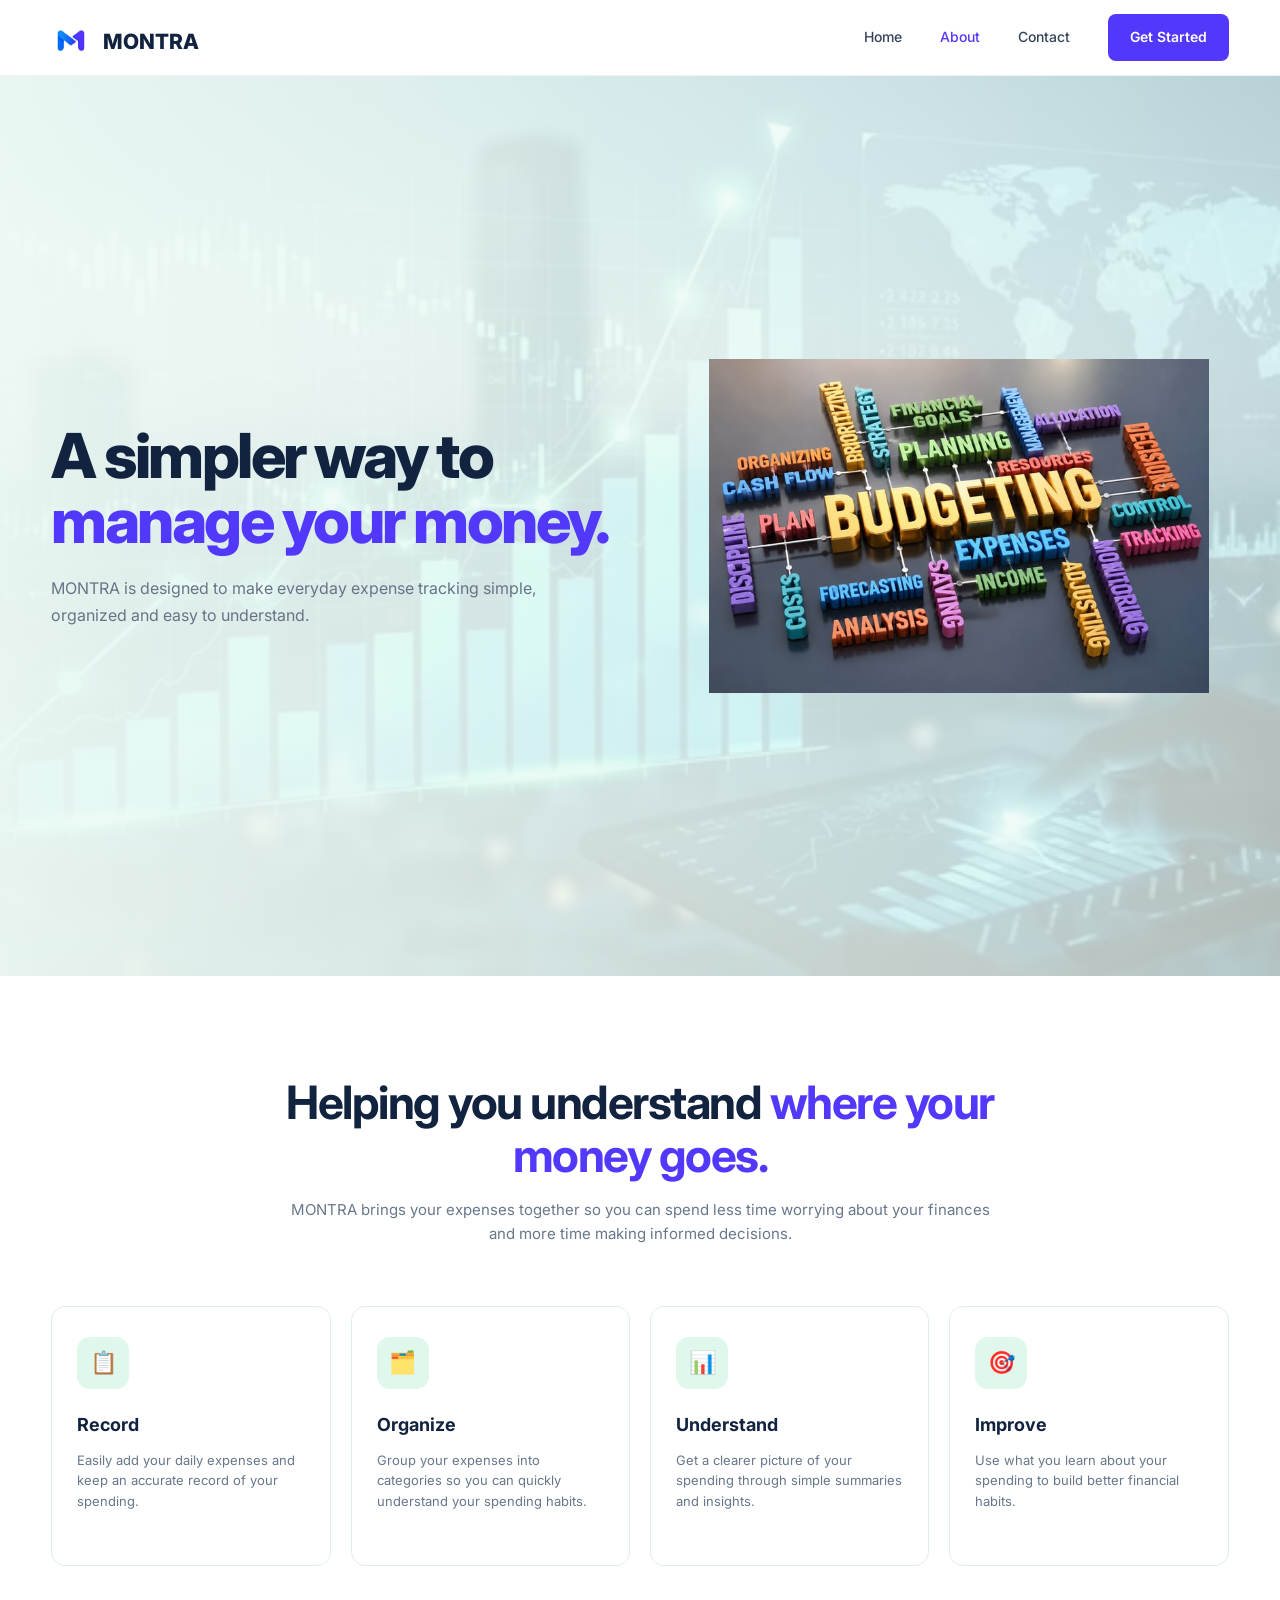
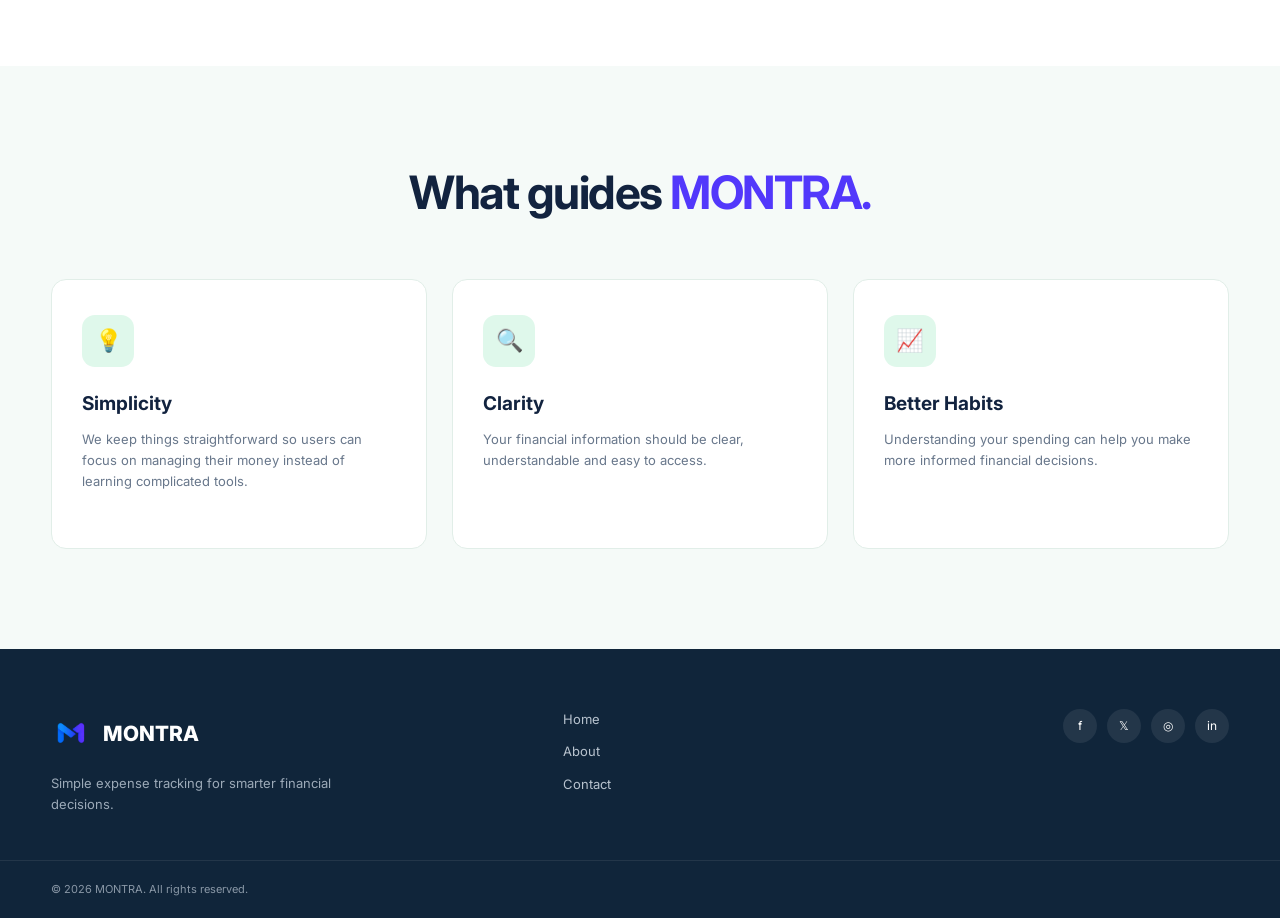
==== commit 4f7dc18c: "perfected the header" ====
--- a/about.html
+++ b/about.html
@@ -18,17 +18,11 @@
     
     <link rel="stylesheet" href="about.css">
 </head>
-
-
 <body>
 
-
-
     <header class="header">
 
         <div class="container nav-container">
-
-
 
             <a href="home.html" class="logo">
 
--- a/about.css
+++ b/about.css
@@ -187,7 +187,7 @@
 
 .hero-copy h1 {
     max-width: 750px;
-    font-size: clamp(48px, 5.5vw, 76px);
+    font-size: clamp(48px, 5.5vw, 62px);
     font-weight: 800;
     line-height: 1.05;
     letter-spacing: -2.5px;
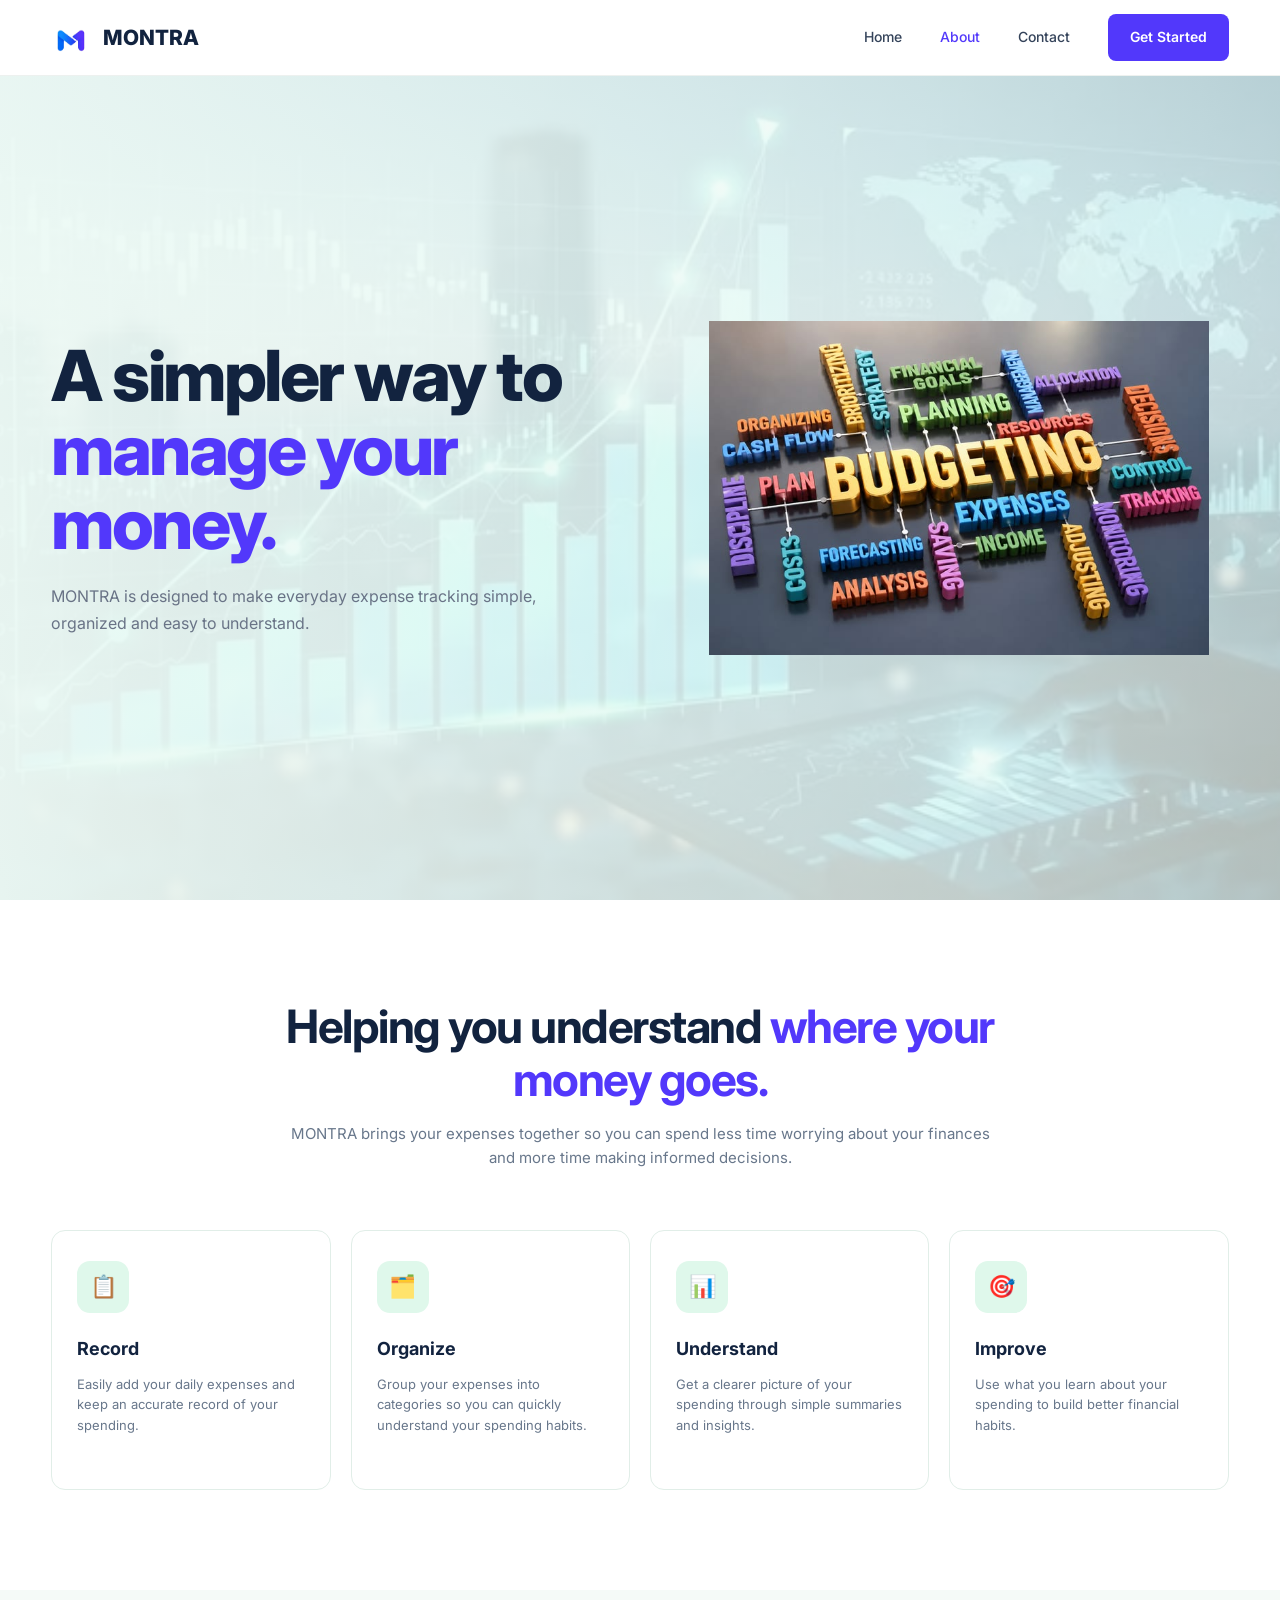
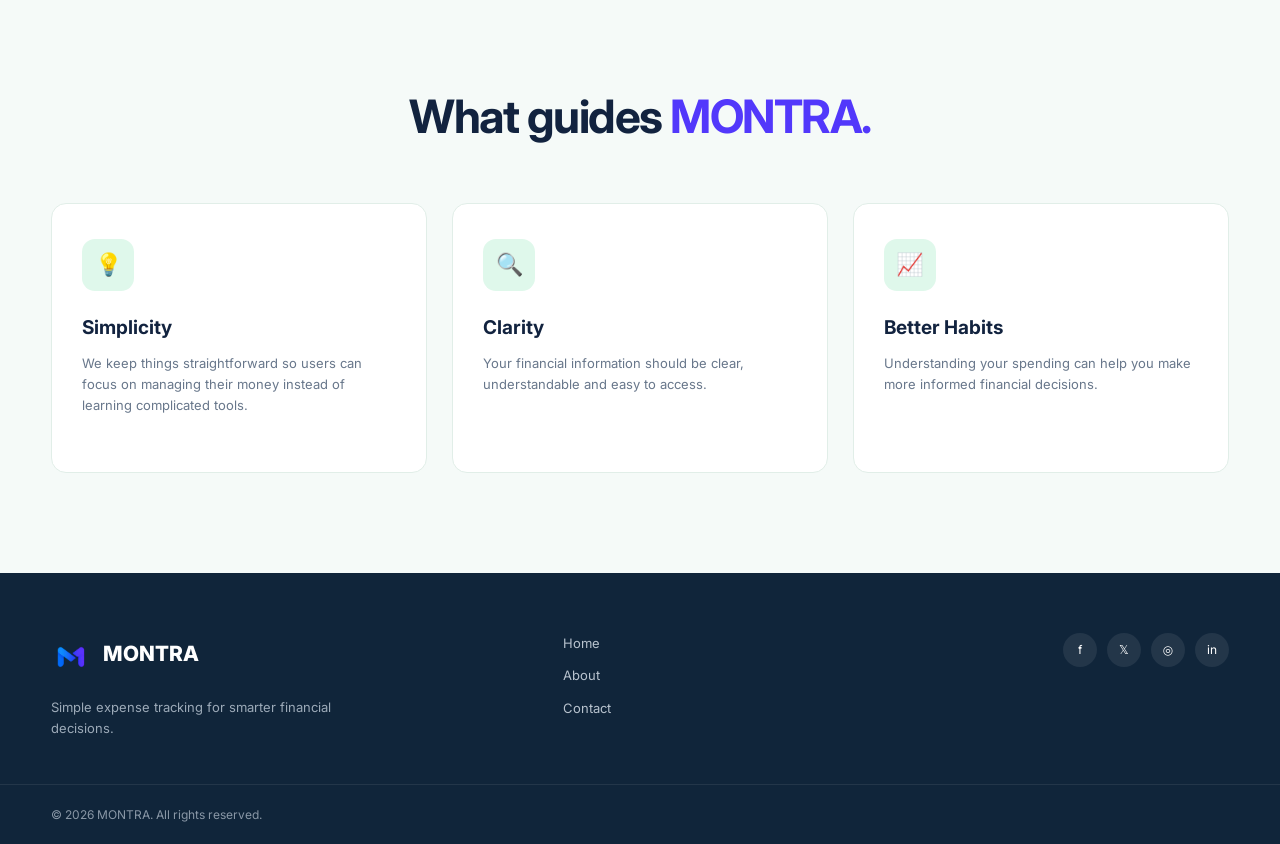
==== commit fcec29e5: "add js and some other changes" ====
--- a/about.html
+++ b/about.html
@@ -18,13 +18,15 @@
     
     <link rel="stylesheet" href="about.css">
 </head>
+
+
 <body>
 
     <header class="header">
 
         <div class="container nav-container">
 
-            <a href="home.html" class="logo">
+            <a href="index.html" class="logo">
 
                  <img src="montra.png" alt="Montra logo">
 
@@ -35,7 +37,7 @@
 
             <nav class="nav">
 
-                <a href="home.html">Home</a>
+                <a href="index.html">Home</a>
 
                 <a href="about.html" class="active">About</a>
 
@@ -49,9 +51,12 @@
 
 
             <button
+                type="button"
                 class="menu-toggle"
                 id="menuToggle"
                 aria-label="Open navigation"
+                aria-controls="mobileMenu"
+                aria-expanded="false"
             >
 
                 <span></span>
@@ -65,11 +70,11 @@
     </header>
 
 
-    <div class="mobile-menu" id="mobileMenu">
-
-        <a href="home.html">Home</a>
-
-        <a href="about.html">About</a>
+    <div class="mobile-menu" id="mobileMenu" aria-label="Mobile navigation">
+
+        <a href="index.html">Home</a>
+
+        <a href="about.html" class="active" aria-current="page">About</a>
 
         <a href="contact.html">Contact</a>
 
@@ -313,7 +318,7 @@
 
             <div class="footer-brand">
 
-                <a href="home.html" class="logo footer-logo">
+                <a href="index.html" class="logo footer-logo">
                         <img src="montra.png" alt="Montra logo">
                         <span>MONTRA</span>
                 </a>
@@ -330,7 +335,7 @@
 
             <div class="footer-links">
 
-                <a href="home.html">
+                <a href="index.html">
                     Home
                 </a>
 
@@ -376,7 +381,7 @@
         </div>
 
     </footer>
-
+    <script src="about.js"></script>
 
 </body>
 
--- a/about.css
+++ b/about.css
@@ -1,3 +1,12 @@
+:root {
+    --primary: #5238FB;
+    --primary-dark: #4027D8;
+    --primary-light: #F0EDFF;
+    --text: #12233f;
+    --muted: #68778b;
+    --header-h: 76px;
+}
+
 * {
     margin: 0;
     padding: 0;
@@ -6,13 +15,20 @@
 
 html {
     scroll-behavior: smooth;
+    -webkit-text-size-adjust: 100%;
 }
 
 body {
-    font-family: "Inter", sans-serif;
-    color: #12233f;
+    font-family: "Inter", system-ui, -apple-system, "Segoe UI", Roboto, Arial, sans-serif;
+    color: var(--text);
     background: #ffffff;
     line-height: 1.6;
+    -webkit-font-smoothing: antialiased;
+}
+
+img {
+    max-width: 100%;
+    height: auto;
 }
 
 a {
@@ -24,6 +40,12 @@
     font-family: inherit;
 }
 
+a:focus-visible,
+button:focus-visible {
+    outline: 3px solid rgba(82, 56, 251, 0.25);
+    outline-offset: 3px;
+}
+
 .container {
     width: min(1180px, 92%);
     margin: 0 auto;
@@ -34,8 +56,10 @@
 }
 
 
+/* ---------- Header ---------- */
+
 .header {
-    height: 76px;
+    height: var(--header-h);
     background: rgba(255, 255, 255, 0.97);
     border-bottom: 1px solid #edf1ef;
 
@@ -43,26 +67,25 @@
     top: 0;
     z-index: 1000;
 
+    -webkit-backdrop-filter: blur(10px);
     backdrop-filter: blur(10px);
 }
 
 .nav-container {
     height: 100%;
-
     display: flex;
     align-items: center;
     justify-content: space-between;
 }
-
 
 .logo {
     display: inline-flex;
     align-items: center;
     gap: 10px;
-    text-decoration: none;
-    color: #12233f;
+    color: var(--text);
     font-size: 21px;
     font-weight: 800;
+    line-height: 1;
 }
 
 .logo img {
@@ -71,13 +94,12 @@
     object-fit: contain;
     display: block;
 }
+
+/* removed the position/top: 4px hack; align-items: center handles it */
 .logo span {
     display: inline-block;
     line-height: 1;
-    position: relative;
-    top: 4px;
-}
-
+}
 
 .nav {
     display: flex;
@@ -87,80 +109,74 @@
 
 .nav > a {
     color: #34435a;
-
     font-size: 14px;
     font-weight: 500;
-
-    transition: 0.3s ease;
-}
-
-.nav > a:hover {
-    color: #5238FB;
-}
-
-.nav > a.active {
-    color: #5238FB;
-}
-
+    transition: color 0.3s ease, background 0.3s ease;
+}
+
+.nav > a:hover,
+.nav > a.active,
+.nav > a[aria-current="page"] {
+    color: var(--primary);
+}
 
 .get-started {
-    background: #5238FB;
-    color: white !important;
-
+    background: var(--primary);
+    color: #fff !important;
     padding: 12px 22px;
-
     border-radius: 8px;
-
     font-weight: 600 !important;
 }
 
+/* was rgb(27,27,122), which didn't match the brand color */
 .get-started:hover {
-    background: rgb(27, 27, 122);
-}
-
+    background: var(--primary-dark);
+}
 
 .menu-toggle {
     display: none;
-
-    width: 35px;
-
+    flex-direction: column;
+    justify-content: center;
+    align-items: center;
+    gap: 5px;
+    background: transparent;
     border: none;
-    background: none;
-
     cursor: pointer;
+    width: 40px;
+    height: 40px;
+    padding: 5px;
+    z-index: 1001;
 }
 
 .menu-toggle span {
     display: block;
-
     width: 25px;
     height: 2px;
-
-    margin: 5px 0;
-
-    background: #12233f;
-}
-
+    background: var(--text);
+}
 
 .mobile-menu {
     display: none;
 }
 
+
+/* ---------- Hero ---------- */
 
 .about-hero {
     position: relative;
     isolation: isolate;
     overflow: hidden;
-    height: 100vh;
 
     display: flex;
     align-items: center;
 
-    min-height: 350px;
+    /* min-height instead of height: 100vh so content is never clipped */
+    min-height: calc(100vh - var(--header-h));
+    min-height: calc(100svh - var(--header-h));
     padding: 75px 0;
 
     background:
-         linear-gradient(
+        linear-gradient(
             90deg,
             rgba(238, 250, 245, 0.97),
             rgba(238, 250, 245, 0.75)
@@ -175,10 +191,9 @@
     display: grid;
     grid-template-columns: 1.05fr 0.95fr;
     align-items: center;
-    justify-content: center;
     gap: 40px;
     width: 100%;
-    padding:4%
+    padding: 4%;
 }
 
 .hero-copy {
@@ -187,7 +202,7 @@
 
 .hero-copy h1 {
     max-width: 750px;
-    font-size: clamp(48px, 5.5vw, 62px);
+    font-size: clamp(48px, 5.5vw, 76px);
     font-weight: 800;
     line-height: 1.05;
     letter-spacing: -2.5px;
@@ -195,7 +210,7 @@
 
 .hero-copy h1 span {
     display: block;
-    color: #5238FB;
+    color: var(--primary);
 }
 
 .hero-copy p {
@@ -223,278 +238,213 @@
 
 .btn {
     display: inline-flex;
-
     align-items: center;
     justify-content: center;
-
     gap: 10px;
 
     margin-top: 15px;
-
     min-height: 48px;
-
     padding: 0 25px;
 
     border-radius: 8px;
-
-    background: #5238FB;
-
-    color: white;
+    background: var(--primary);
+    color: #fff;
 
     font-size: 14px;
-
     font-weight: 600;
 
-    transition: 0.3s ease;
-}
-
+    transition: background 0.3s ease, transform 0.3s ease;
+}
+
+/* hover background was identical to the base color, so there was no visible change */
 .btn:hover {
-    background: #5238FB;
-
+    background: var(--primary-dark);
     transform: translateY(-2px);
 }
 
+
+/* ---------- Section heading ---------- */
 
 .section-heading {
     max-width: 720px;
-
     margin: 0 auto 60px;
-
     text-align: center;
 }
 
 .section-heading h2 {
     font-size: clamp(32px, 4vw, 46px);
-
     line-height: 1.15;
-
     letter-spacing: -1.5px;
 }
 
 .section-heading h2 span {
-    color: #5238FB;
+    color: var(--primary);
 }
 
 .section-heading p {
     margin-top: 16px;
-
-    color: #68778b;
-
+    color: var(--muted);
     font-size: 15px;
 }
 
+
+/* ---------- What we do ---------- */
+
 .what-section {
-    background: white;
+    background: #fff;
 }
 
 .what-grid {
     display: grid;
-
     grid-template-columns: repeat(4, 1fr);
-
     gap: 20px;
 }
 
 .what-card {
     min-height: 260px;
-
     padding: 30px 25px;
-
-    background: white;
-
+    background: #fff;
     border: 1px solid #e1eee8;
-
     border-radius: 14px;
-
-    transition: 0.3s ease;
+    transition: transform 0.3s ease, box-shadow 0.3s ease;
 }
 
 .what-card:hover {
     transform: translateY(-5px);
-
-    box-shadow:
-        0 18px 40px rgba(17,55,41,0.08);
-}
-
-.what-icon {
-    width: 52px;
-    height: 52px;
-
-    display: flex;
-    align-items: center;
-    justify-content: center;
-
-    border-radius: 13px;
-
-    background: #dff8eb;
-
-    font-size: 22px;
-
-    margin-bottom: 22px;
-}
-
-.what-card h3 {
-    font-size: 18px;
-
-    margin-bottom: 10px;
-}
-
-.what-card p {
-    color: #68778b;
-
-    font-size: 13px;
-}
-
-
-.values {
-    background: #f5faf8;
-}
-
-.values-grid {
-    display: grid;
-
-    grid-template-columns: repeat(3, 1fr);
-
-    gap: 25px;
-}
-
-.value-card {
-    background: white;
-
-    border: 1px solid #e1eee8;
-
-    border-radius: 15px;
-
-    padding: 35px 30px;
-
-    min-height: 270px;
-}
-
+    box-shadow: 0 18px 40px rgba(17, 55, 41, 0.08);
+}
+
+.what-icon,
 .value-icon {
     width: 52px;
     height: 52px;
-
     display: flex;
     align-items: center;
     justify-content: center;
-
     border-radius: 13px;
-
     background: #dff8eb;
-
     font-size: 22px;
-
     margin-bottom: 22px;
+}
+
+.what-card h3 {
+    font-size: 18px;
+    margin-bottom: 10px;
+}
+
+.what-card p,
+.value-card p {
+    color: var(--muted);
+    font-size: 13px;
+}
+
+
+/* ---------- Values ---------- */
+
+.values {
+    background: #f5faf8;
+}
+
+.values-grid {
+    display: grid;
+    grid-template-columns: repeat(3, 1fr);
+    gap: 25px;
+}
+
+.value-card {
+    background: #fff;
+    border: 1px solid #e1eee8;
+    border-radius: 15px;
+    padding: 35px 30px;
+    min-height: 270px;
 }
 
 .value-card h3 {
     font-size: 19px;
-
     margin-bottom: 10px;
 }
 
-.value-card p {
-    color: #68778b;
-
-    font-size: 13px;
-}
-
+
+/* ---------- Footer ---------- */
 
 .footer {
     background: #10253a;
-
-    color: white;
-
+    color: #fff;
     padding-top: 60px;
 }
 
 .footer-container {
     display: grid;
-
     grid-template-columns: 1.5fr 1fr 1fr;
-
     gap: 50px;
-
     padding-bottom: 45px;
 }
 
 .footer-logo {
-    color: white;
+    color: #fff;
 }
 
 .footer-brand p {
     color: #9caab8;
-
     font-size: 13px;
-
     max-width: 280px;
-
     margin-top: 15px;
 }
 
 .footer-links {
     display: flex;
-
     flex-direction: column;
-
     gap: 12px;
 }
 
 .footer-links a {
     color: #b8c3ce;
-
     font-size: 13px;
+    transition: color 0.2s ease;
 }
 
 .footer-links a:hover {
-    color: white;
+    color: #fff;
 }
 
 .social-links {
     display: flex;
-
     justify-content: flex-end;
-
     gap: 10px;
 }
 
 .social-links a {
     width: 34px;
     height: 34px;
-
     border-radius: 50%;
-
-    background: rgba(255,255,255,0.08);
+    background: rgba(255, 255, 255, 0.08);
 
     display: flex;
     align-items: center;
     justify-content: center;
 
     font-size: 12px;
-
-    transition: 0.3s;
+    transition: background 0.3s ease;
 }
 
 .social-links a:hover {
-    background: #5238FB;
+    background: var(--primary);
 }
 
 .footer-bottom {
-    border-top: 1px solid rgba(255,255,255,0.08);
-
+    border-top: 1px solid rgba(255, 255, 255, 0.08);
     padding: 20px 0;
-
 }
 
 .footer-bottom p {
     color: #8997a6;
-
-    font-size: 11px;
-}
-
+    font-size: 12px;
+}
+
+
+/* ---------- Responsive ---------- */
 
 @media (max-width: 1024px) {
-
     .container {
         width: min(92%, 900px);
     }
@@ -503,35 +453,32 @@
         padding: 80px 0;
     }
 
-
     .mission-container {
         gap: 45px;
     }
 
-
     .what-grid {
         grid-template-columns: repeat(2, 1fr);
     }
 
-
     .why-container {
         gap: 45px;
     }
 
-
     .values-grid {
         gap: 18px;
     }
 
-
     .footer-container {
-        grid-template-columns: 1.5fr 1fr 1fr;
-    }
-
+        gap: 30px;
+    }
 }
 
 
 @media (max-width: 767px) {
+    :root {
+        --header-h: 68px;
+    }
 
     .container {
         width: 90%;
@@ -541,87 +488,92 @@
         padding: 70px 0;
     }
 
-
-    .header {
-        height: 68px;
-    }
-
     .nav {
         display: none;
     }
 
     .menu-toggle {
-        display: block;
-    }
-
+        display: flex;
+    }
 
     .mobile-menu {
         position: fixed;
-
-        top: 68px;
+        top: var(--header-h);
         left: 0;
-
         width: 100%;
-
-        background: white;
-
+        background: #fff;
         padding: 20px;
 
         display: flex;
         flex-direction: column;
-
         gap: 5px;
 
-        transform: translateY(-120%);
-
-        transition: 0.3s ease;
-
-        box-shadow:
-            0 15px 30px rgba(0,0,0,0.08);
-
+        transform: translateY(-150%);
+        visibility: hidden;
+        opacity: 0;
+
+        transition:
+            transform 0.3s ease,
+            opacity 0.3s ease,
+            visibility 0.3s ease;
+
+        box-shadow: 0 15px 30px rgba(0, 0, 0, 0.08);
         z-index: 999;
     }
 
-    .mobile-menu.show {
+    .mobile-menu.active {
         transform: translateY(0);
+        visibility: visible;
+        opacity: 1;
     }
 
     .mobile-menu a {
         padding: 14px;
-
+        font-size: 14px;
         border-radius: 8px;
-
-        font-size: 14px;
+        color: var(--text);
     }
 
     .mobile-menu a:hover {
         background: #f0faf6;
     }
 
-    .mobile-get-started {
-        background: #08a66a !important;
-
-        color: white;
-
+    /* current-page indicator, same as the contact page */
+    .mobile-menu a.active,
+    .mobile-menu a[aria-current="page"] {
+        color: var(--primary);
+        background: var(--primary-light);
+    }
+
+    /* was background #f0faf6 with white text, so the button label was invisible */
+    .mobile-menu .mobile-get-started {
+        background: var(--primary);
+        color: #fff;
         text-align: center;
-
         margin-top: 5px;
-    }
-
-
+        font-weight: 600;
+    }
+
+    .mobile-menu .mobile-get-started:hover {
+        background: var(--primary-dark);
+        color: #fff;
+    }
+
+    /* only the differences from the desktop rule; the duplicated block was removed.
+       Previously height: 100vh from the desktop rule still applied here. */
     .about-hero {
-        min-height: 400px;
+        min-height: 600px;
+        padding: 80px 0;
     }
 
     .hero-layout {
         grid-template-columns: 1fr;
-        gap: 25px;
+        gap: 30px;
     }
 
     .hero-copy h1 {
         font-size: clamp(38px, 8vw, 52px);
         letter-spacing: -1.8px;
-        margin-top:100px
     }
 
     .hero-copy p {
@@ -633,11 +585,8 @@
         max-height: 300px;
     }
 
-
-
     .mission-container {
         grid-template-columns: 1fr;
-
         gap: 45px;
     }
 
@@ -657,10 +606,8 @@
         min-height: auto;
     }
 
-
     .why-container {
         grid-template-columns: 1fr;
-
         gap: 45px;
     }
 
@@ -672,7 +619,6 @@
         min-height: 450px;
     }
 
-
     .values-grid {
         grid-template-columns: 1fr;
     }
@@ -681,19 +627,15 @@
         min-height: auto;
     }
 
-
     .stats-container {
         grid-template-columns: 1fr 1fr;
-
         gap: 0;
     }
 
     .stat {
         padding: 25px 10px;
-
         border-right: none;
-
-        border-bottom: 1px solid rgba(255,255,255,0.12);
+        border-bottom: 1px solid rgba(255, 255, 255, 0.12);
     }
 
     .stat:nth-child(3),
@@ -701,27 +643,22 @@
         border-bottom: none;
     }
 
-
     .cta-section {
         padding: 75px 0;
     }
 
-
     .footer-container {
         grid-template-columns: 1fr;
-
         gap: 35px;
     }
 
     .social-links {
         justify-content: flex-start;
     }
-
 }
 
 
 @media (max-width: 480px) {
-
     .logo {
         font-size: 18px;
         gap: 8px;
@@ -732,18 +669,18 @@
         height: 34px;
     }
 
-    .about-hero h1 {
+    /* these targeted .about-hero h1/p, but the text is inside .hero-copy;
+       the old selectors only won by source order and dropped the clamp() sizing */
+    .hero-copy h1 {
         font-size: 38px;
     }
 
-    .about-hero p {
+    .hero-copy p {
         font-size: 14px;
     }
-
 
     .mission-image {
         min-height: 280px;
-
         padding: 20px;
     }
 
@@ -751,14 +688,21 @@
         padding: 12px 15px;
     }
 
-
     .phone-card {
         width: 285px;
     }
 
-
     .stat h2 {
         font-size: 20px;
     }
-
+}
+
+@media (prefers-reduced-motion: reduce) {
+    *,
+    *::before,
+    *::after {
+        scroll-behavior: auto !important;
+        transition-duration: 0.01ms !important;
+        animation-duration: 0.01ms !important;
+    }
 }
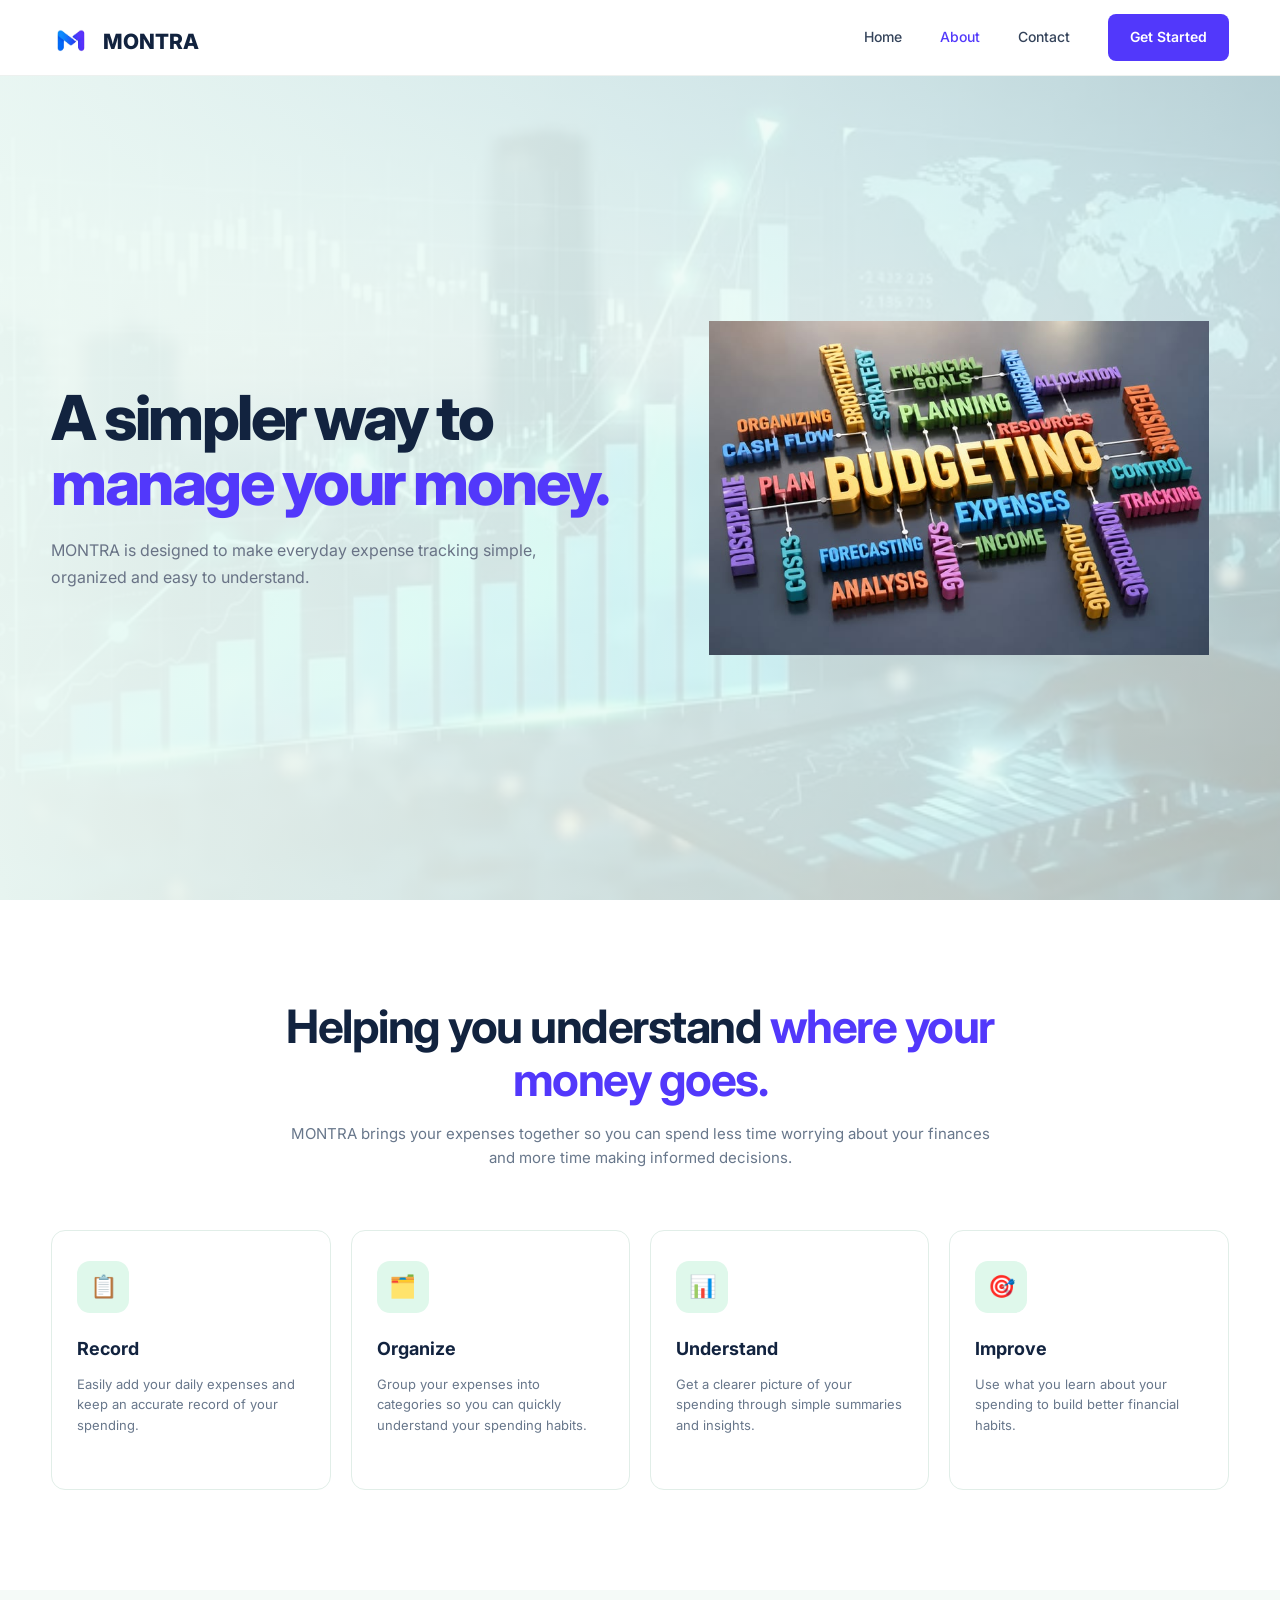
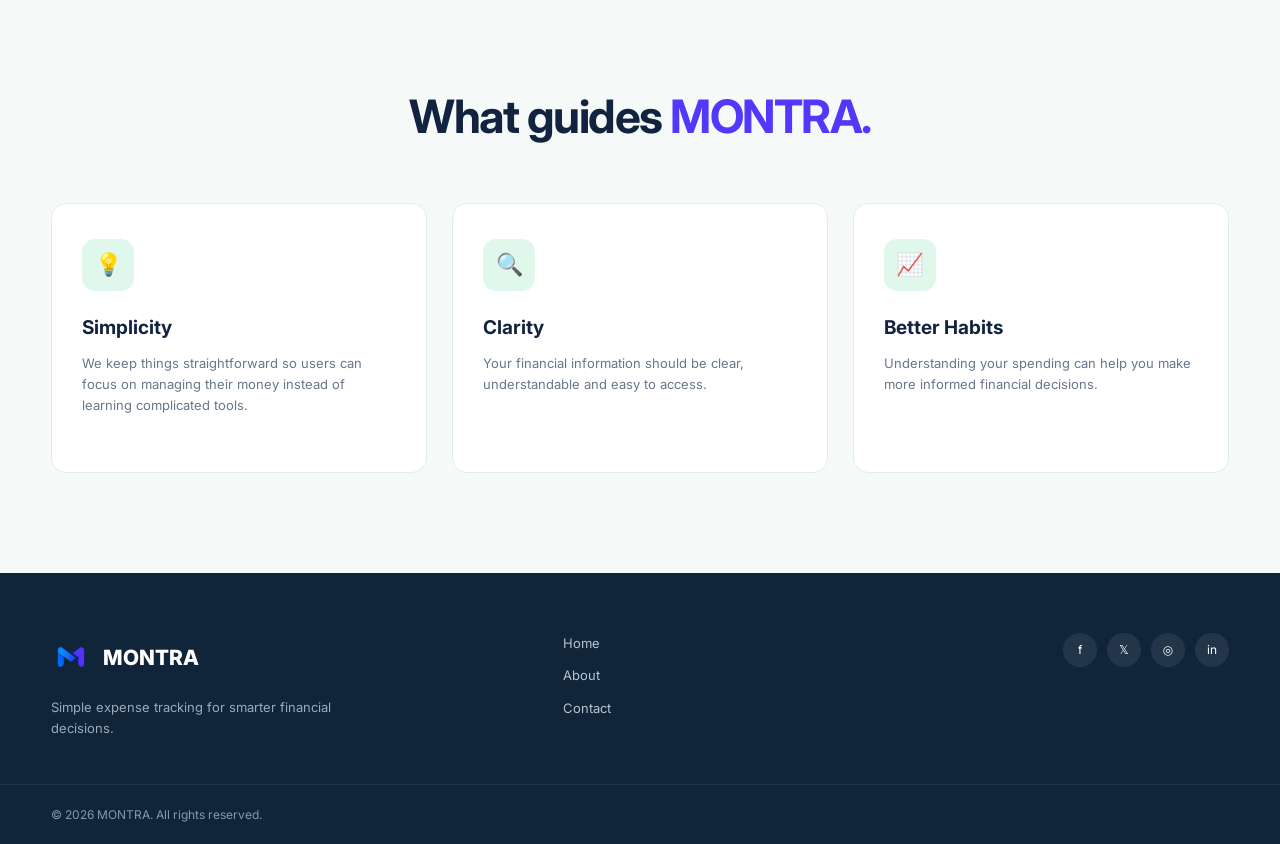
==== commit fcea4ac4: "made many changes" ====
--- a/about.html
+++ b/about.html
@@ -18,54 +18,39 @@
     
     <link rel="stylesheet" href="about.css">
 </head>
-
-
 <body>
 
     <header class="header">
 
-        <div class="container nav-container">
-
-            <a href="index.html" class="logo">
-
-                 <img src="montra.png" alt="Montra logo">
-
-                <span>MONTRA</span>
-
-            </a>
-
-
-            <nav class="nav">
-
-                <a href="index.html">Home</a>
-
-                <a href="about.html" class="active">About</a>
-
-                <a href="contact.html">Contact</a>
-
-                <a href="login.html" class="get-started">
-                    Get Started
-                </a>
-
-            </nav>
-
-
-            <button
-                type="button"
-                class="menu-toggle"
-                id="menuToggle"
-                aria-label="Open navigation"
-                aria-controls="mobileMenu"
-                aria-expanded="false"
-            >
-
-                <span></span>
-                <span></span>
-                <span></span>
-
-            </button>
-
-        </div>
+       
+<div class="container nav-container">
+
+    <a href="index.html" class="logo">
+        <img src="montra.png" alt="Montra logo">
+        <span>MONTRA</span>
+    </a>
+
+    <nav class="nav">
+        <a href="index.html">Home</a>
+        <a href="about.html" class="active">About</a>
+        <a href="contact.html">Contact</a>
+        <a href="login.html" class="get-started">Get Started</a>
+    </nav>
+
+    <button
+        type="button"
+        class="menu-toggle"
+        id="menuToggle"
+        aria-label="Open navigation"
+        aria-controls="mobileMenu"
+        aria-expanded="false"
+    >
+        <span></span>
+        <span></span>
+        <span></span>
+    </button>
+
+</div>
 
     </header>
 
--- a/about.css
+++ b/about.css
@@ -56,18 +56,13 @@
 }
 
 
-/* ---------- Header ---------- */
-
 .header {
-    height: var(--header-h);
-    background: rgba(255, 255, 255, 0.97);
+    height: 76px;
+    background: rgba(255, 255, 255, 0.96);
     border-bottom: 1px solid #edf1ef;
-
     position: sticky;
     top: 0;
     z-index: 1000;
-
-    -webkit-backdrop-filter: blur(10px);
     backdrop-filter: blur(10px);
 }
 
@@ -78,14 +73,15 @@
     justify-content: space-between;
 }
 
+
 .logo {
     display: inline-flex;
     align-items: center;
     gap: 10px;
-    color: var(--text);
+    text-decoration: none;
+    color: #12233f;
     font-size: 21px;
     font-weight: 800;
-    line-height: 1;
 }
 
 .logo img {
@@ -93,31 +89,36 @@
     height: 42px;
     object-fit: contain;
     display: block;
-}
-
-/* removed the position/top: 4px hack; align-items: center handles it */
+    
+}
 .logo span {
     display: inline-block;
     line-height: 1;
-}
+    position: relative;
+    top: 4px;
+}
+
 
 .nav {
     display: flex;
     align-items: center;
     gap: 38px;
+    
 }
 
 .nav > a {
-    color: #34435a;
     font-size: 14px;
     font-weight: 500;
-    transition: color 0.3s ease, background 0.3s ease;
-}
-
-.nav > a:hover,
-.nav > a.active,
-.nav > a[aria-current="page"] {
-    color: var(--primary);
+    color: #34435a;
+    transition: 0.3s ease;
+}
+
+.nav > a:hover {
+    color: #5238FB;
+}
+
+.nav > a.active {
+    color: #5238FB;
 }
 
 .get-started {
@@ -128,7 +129,7 @@
     font-weight: 600 !important;
 }
 
-/* was rgb(27,27,122), which didn't match the brand color */
+
 .get-started:hover {
     background: var(--primary-dark);
 }
@@ -202,7 +203,7 @@
 
 .hero-copy h1 {
     max-width: 750px;
-    font-size: clamp(48px, 5.5vw, 76px);
+    font-size: clamp(48px, 5.5vw, 62px);
     font-weight: 800;
     line-height: 1.05;
     letter-spacing: -2.5px;
@@ -364,9 +365,6 @@
     margin-bottom: 10px;
 }
 
-
-/* ---------- Footer ---------- */
-
 .footer {
     background: #10253a;
     color: #fff;
@@ -440,9 +438,6 @@
     color: #8997a6;
     font-size: 12px;
 }
-
-
-/* ---------- Responsive ---------- */
 
 @media (max-width: 1024px) {
     .container {
@@ -696,13 +691,3 @@
         font-size: 20px;
     }
 }
-
-@media (prefers-reduced-motion: reduce) {
-    *,
-    *::before,
-    *::after {
-        scroll-behavior: auto !important;
-        transition-duration: 0.01ms !important;
-        animation-duration: 0.01ms !important;
-    }
-}
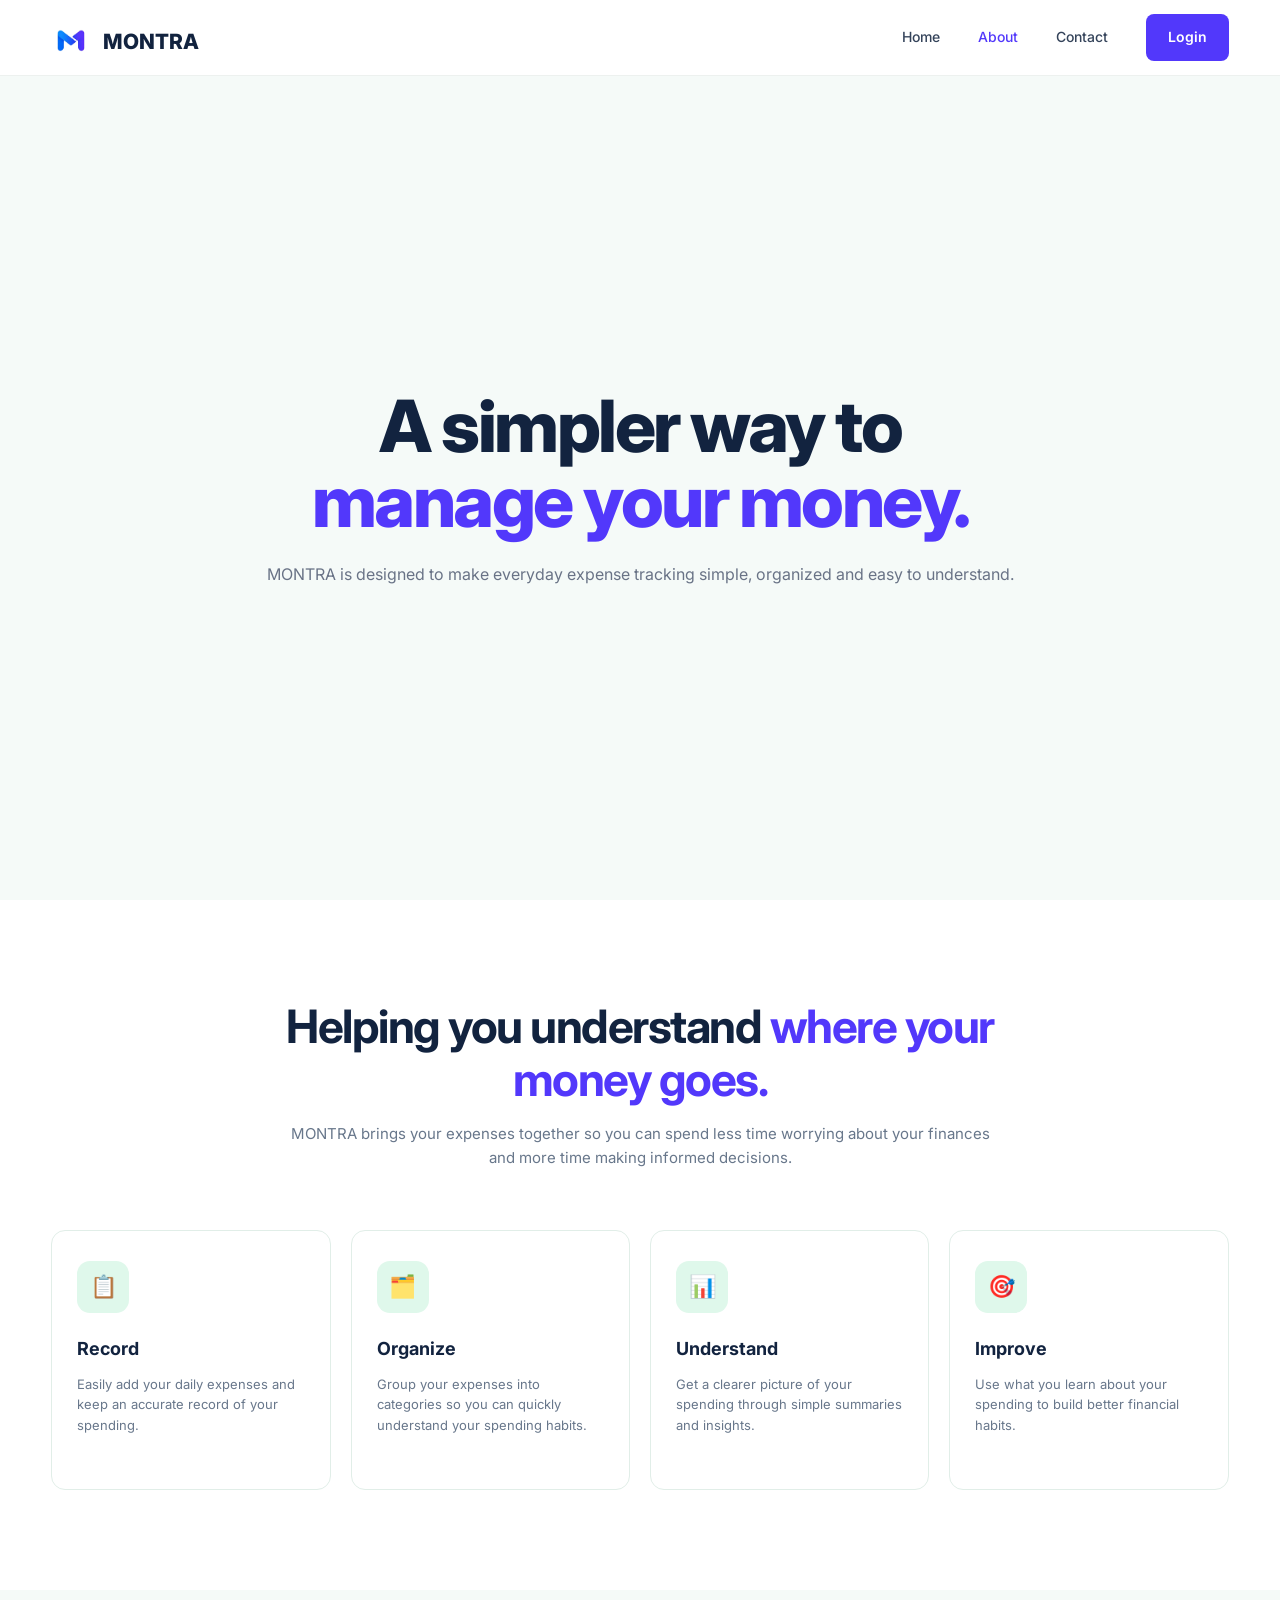
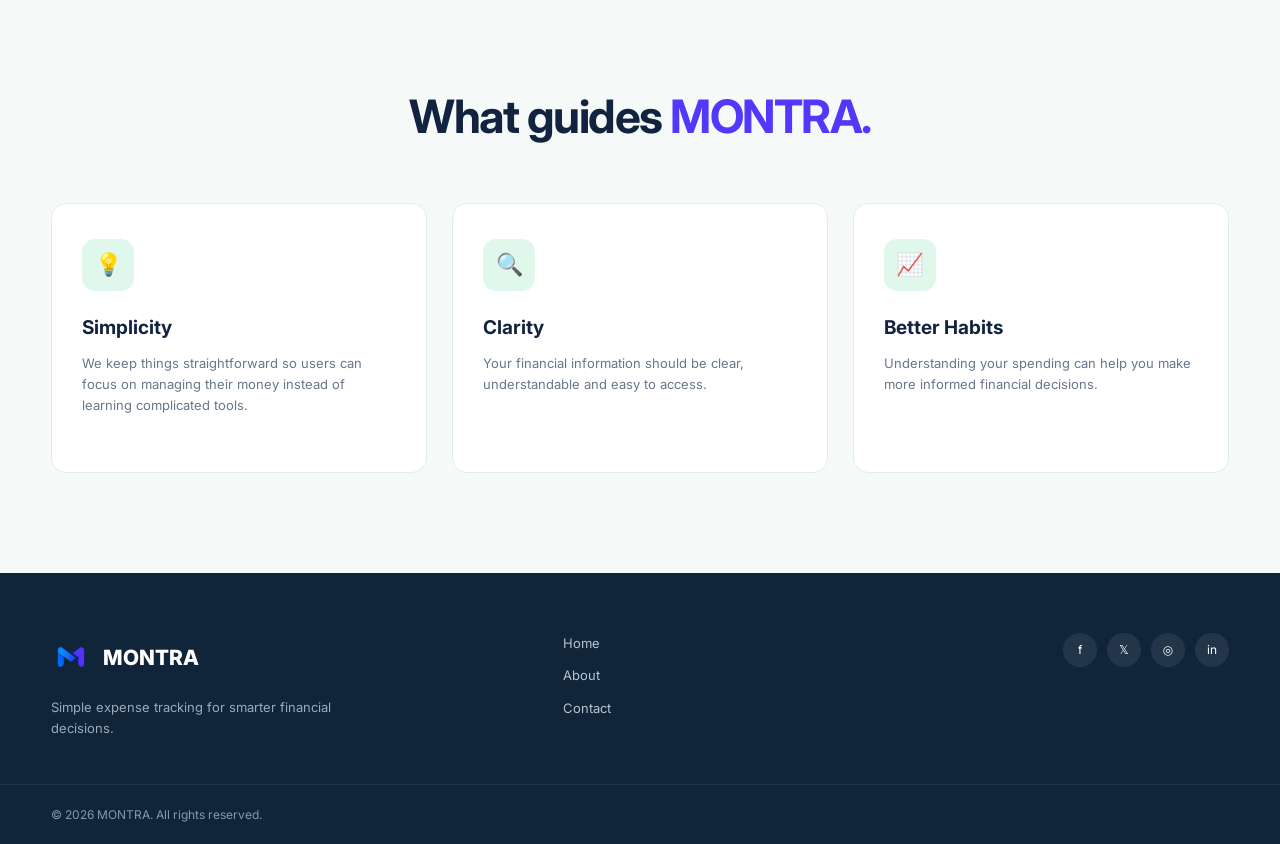
==== commit 9b4f205e: "made changes to the about nd contact pages" ====
--- a/about.html
+++ b/about.html
@@ -34,7 +34,7 @@
         <a href="index.html">Home</a>
         <a href="about.html" class="active">About</a>
         <a href="contact.html">Contact</a>
-        <a href="login.html" class="get-started">Get Started</a>
+        <a href="login.html" class="get-started">Login</a>
     </nav>
 
     <button
@@ -64,7 +64,7 @@
         <a href="contact.html">Contact</a>
 
         <a href="login.html" class="mobile-get-started">
-            Get Started
+            Login
         </a>
 
     </div>
@@ -72,10 +72,7 @@
     <main>
 
         <section class="about-hero">
-                   
-            <div class="about-hero-bg"> </div>
-
-            <div class="hero-layout">
+     
                <div class="hero-copy">
                   <h1>
                       A simpler way to
@@ -88,12 +85,7 @@
                       easy to understand.
                   </p>
                </div>
-
-               <div class="hero-image">
-                 <img src="about.jpg"
-                 alt="Montra personal finance dashboard illustration">
-               </div>
-            </div>
+     
             
 
         </section>
--- a/about.css
+++ b/about.css
@@ -167,43 +167,25 @@
     position: relative;
     isolation: isolate;
     overflow: hidden;
-
+    background: #F5FAF8;
     display: flex;
     align-items: center;
-
+    justify-content: center;
     /* min-height instead of height: 100vh so content is never clipped */
     min-height: calc(100vh - var(--header-h));
     min-height: calc(100svh - var(--header-h));
     padding: 75px 0;
 
-    background:
-        linear-gradient(
-            90deg,
-            rgba(238, 250, 245, 0.97),
-            rgba(238, 250, 245, 0.75)
-        ),
-        url("background.jpg");
-
-    background-size: cover;
-    background-position: center;
-}
-
-.hero-layout {
-    display: grid;
-    grid-template-columns: 1.05fr 0.95fr;
-    align-items: center;
-    gap: 40px;
-    width: 100%;
-    padding: 4%;
 }
 
 .hero-copy {
     min-width: 0;
+    text-align: center;
 }
 
 .hero-copy h1 {
     max-width: 750px;
-    font-size: clamp(48px, 5.5vw, 62px);
+    font-size: clamp(60px, 7.5vw, 72px);
     font-weight: 800;
     line-height: 1.05;
     letter-spacing: -2.5px;
@@ -215,26 +197,11 @@
 }
 
 .hero-copy p {
-    max-width: 540px;
+ 
     margin-top: 22px;
     font-size: 16px;
     line-height: 1.7;
     color: #697386;
-}
-
-.hero-image {
-    min-width: 0;
-    display: flex;
-    align-items: center;
-    justify-content: center;
-}
-
-.hero-image img {
-    display: block;
-    width: 100%;
-    max-width: 500px;
-    max-height: 460px;
-    object-fit: contain;
 }
 
 .btn {
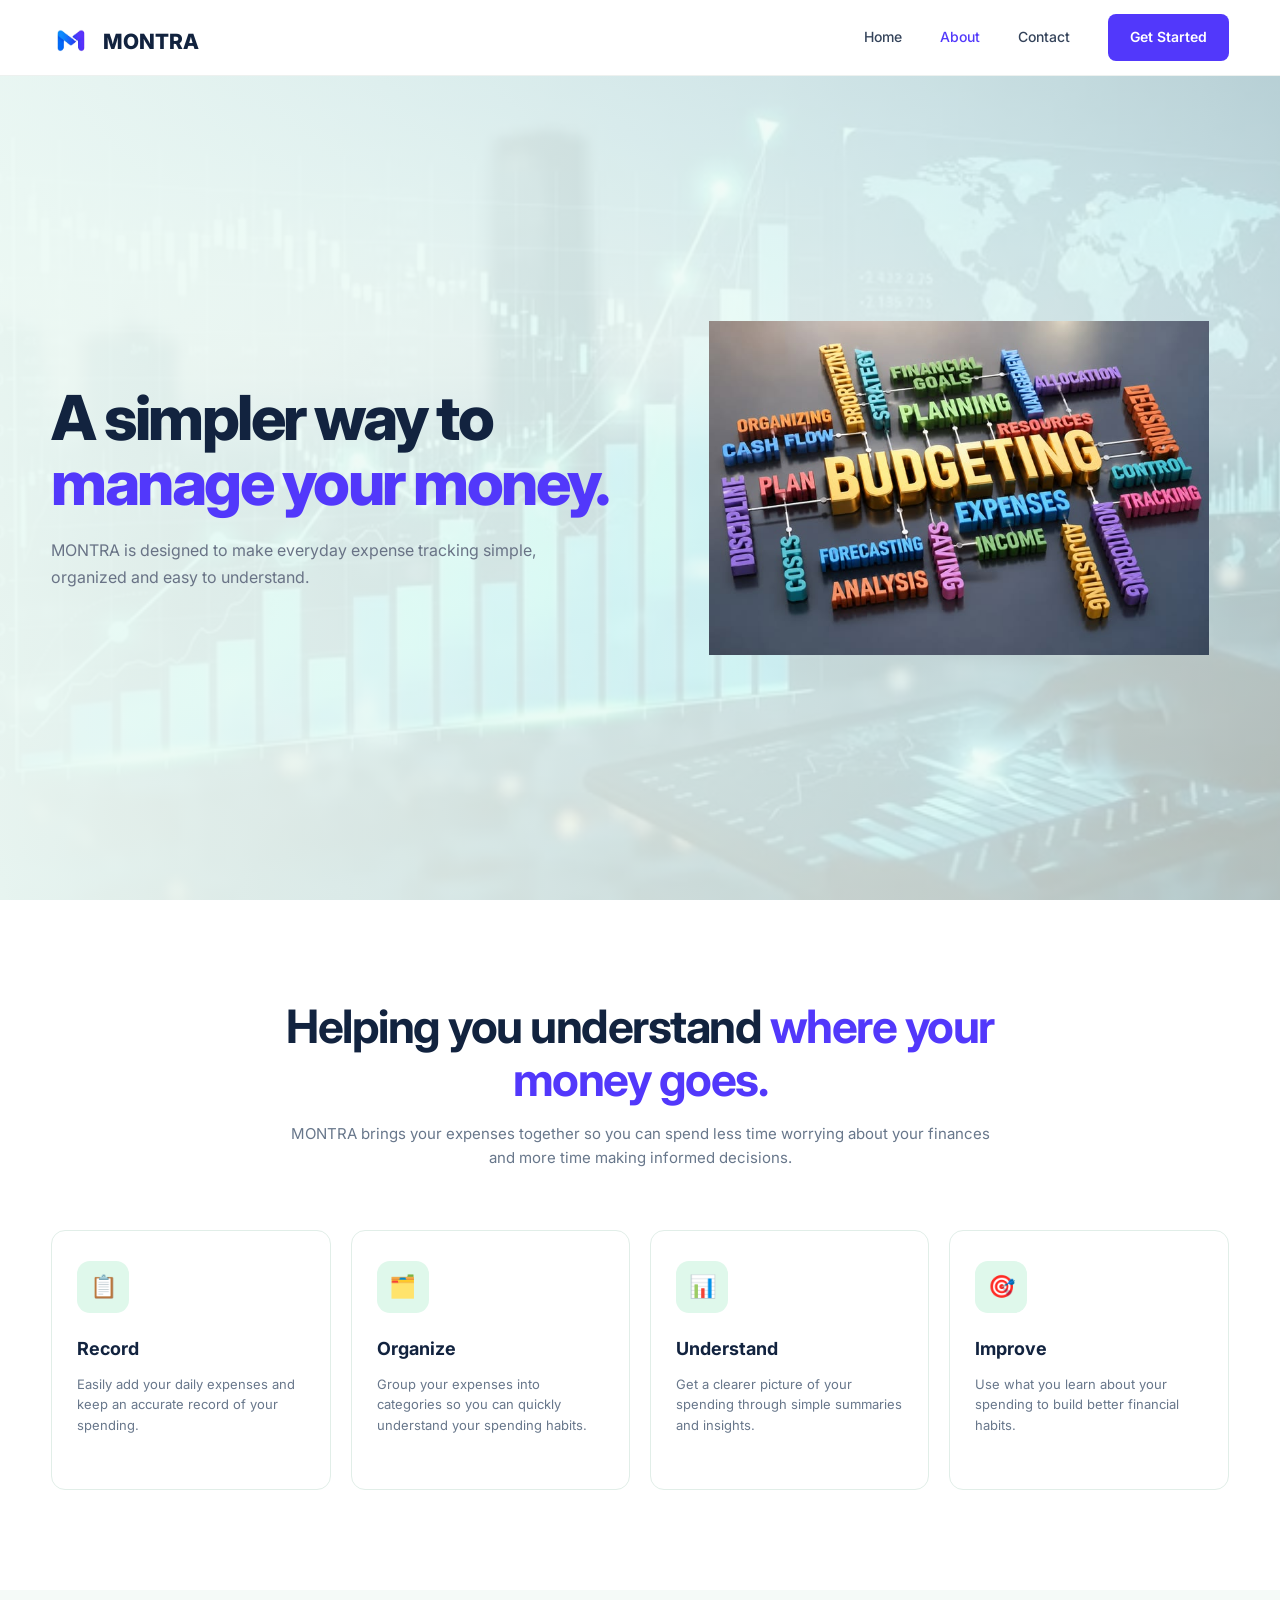
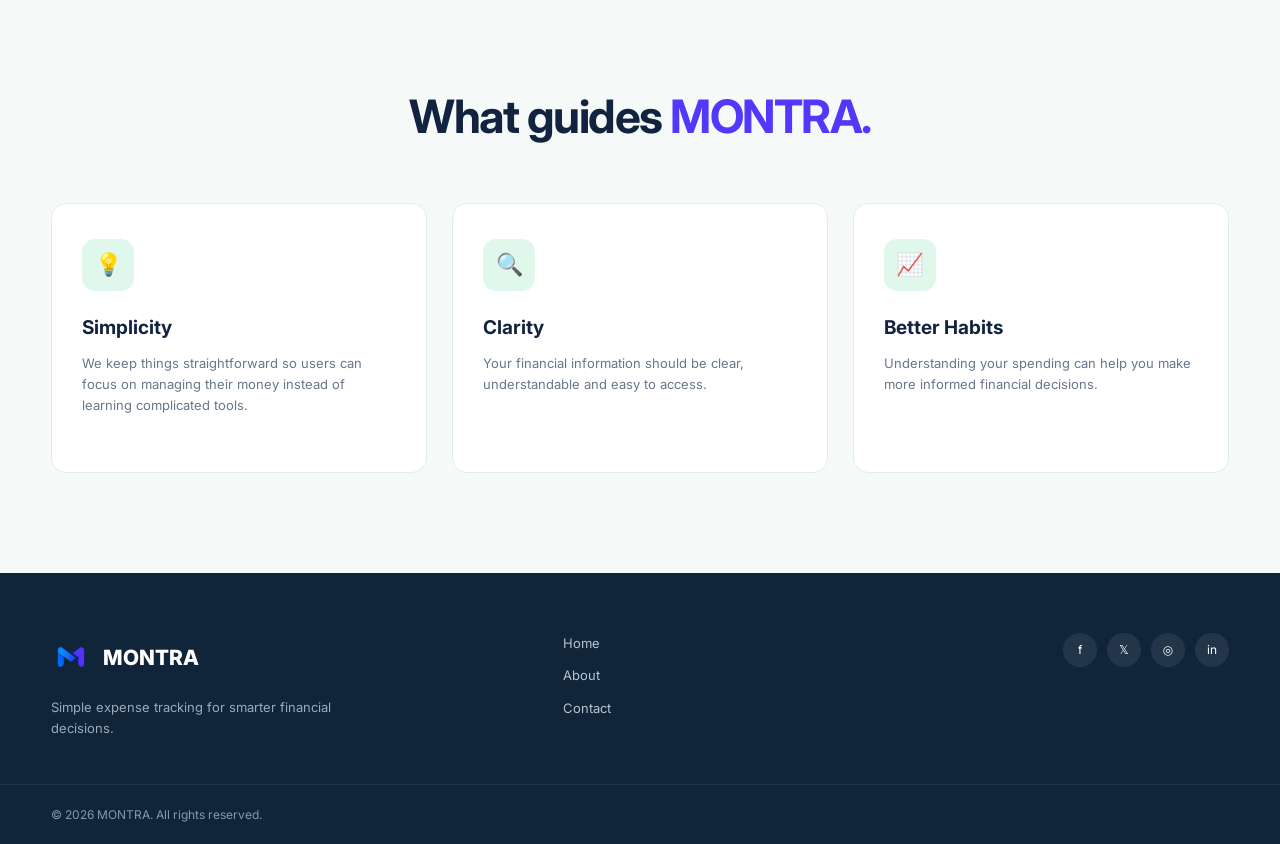
==== commit 2dad418e: "Merge branch 'main' into Dashboardpage" ====
--- a/about.html
+++ b/about.html
@@ -34,7 +34,7 @@
         <a href="index.html">Home</a>
         <a href="about.html" class="active">About</a>
         <a href="contact.html">Contact</a>
-        <a href="login.html" class="get-started">Login</a>
+        <a href="login.html" class="get-started">Get Started</a>
     </nav>
 
     <button
@@ -64,7 +64,7 @@
         <a href="contact.html">Contact</a>
 
         <a href="login.html" class="mobile-get-started">
-            Login
+            Get Started
         </a>
 
     </div>
@@ -72,7 +72,10 @@
     <main>
 
         <section class="about-hero">
-     
+                   
+            <div class="about-hero-bg"> </div>
+
+            <div class="hero-layout">
                <div class="hero-copy">
                   <h1>
                       A simpler way to
@@ -85,7 +88,12 @@
                       easy to understand.
                   </p>
                </div>
-     
+
+               <div class="hero-image">
+                 <img src="about.jpg"
+                 alt="Montra personal finance dashboard illustration">
+               </div>
+            </div>
             
 
         </section>
--- a/about.css
+++ b/about.css
@@ -167,25 +167,43 @@
     position: relative;
     isolation: isolate;
     overflow: hidden;
-    background: #F5FAF8;
-    display: flex;
-    align-items: center;
-    justify-content: center;
+
+    display: flex;
+    align-items: center;
+
     /* min-height instead of height: 100vh so content is never clipped */
     min-height: calc(100vh - var(--header-h));
     min-height: calc(100svh - var(--header-h));
     padding: 75px 0;
 
+    background:
+        linear-gradient(
+            90deg,
+            rgba(238, 250, 245, 0.97),
+            rgba(238, 250, 245, 0.75)
+        ),
+        url("background.jpg");
+
+    background-size: cover;
+    background-position: center;
+}
+
+.hero-layout {
+    display: grid;
+    grid-template-columns: 1.05fr 0.95fr;
+    align-items: center;
+    gap: 40px;
+    width: 100%;
+    padding: 4%;
 }
 
 .hero-copy {
     min-width: 0;
-    text-align: center;
 }
 
 .hero-copy h1 {
     max-width: 750px;
-    font-size: clamp(60px, 7.5vw, 72px);
+    font-size: clamp(48px, 5.5vw, 62px);
     font-weight: 800;
     line-height: 1.05;
     letter-spacing: -2.5px;
@@ -197,11 +215,26 @@
 }
 
 .hero-copy p {
- 
+    max-width: 540px;
     margin-top: 22px;
     font-size: 16px;
     line-height: 1.7;
     color: #697386;
+}
+
+.hero-image {
+    min-width: 0;
+    display: flex;
+    align-items: center;
+    justify-content: center;
+}
+
+.hero-image img {
+    display: block;
+    width: 100%;
+    max-width: 500px;
+    max-height: 460px;
+    object-fit: contain;
 }
 
 .btn {
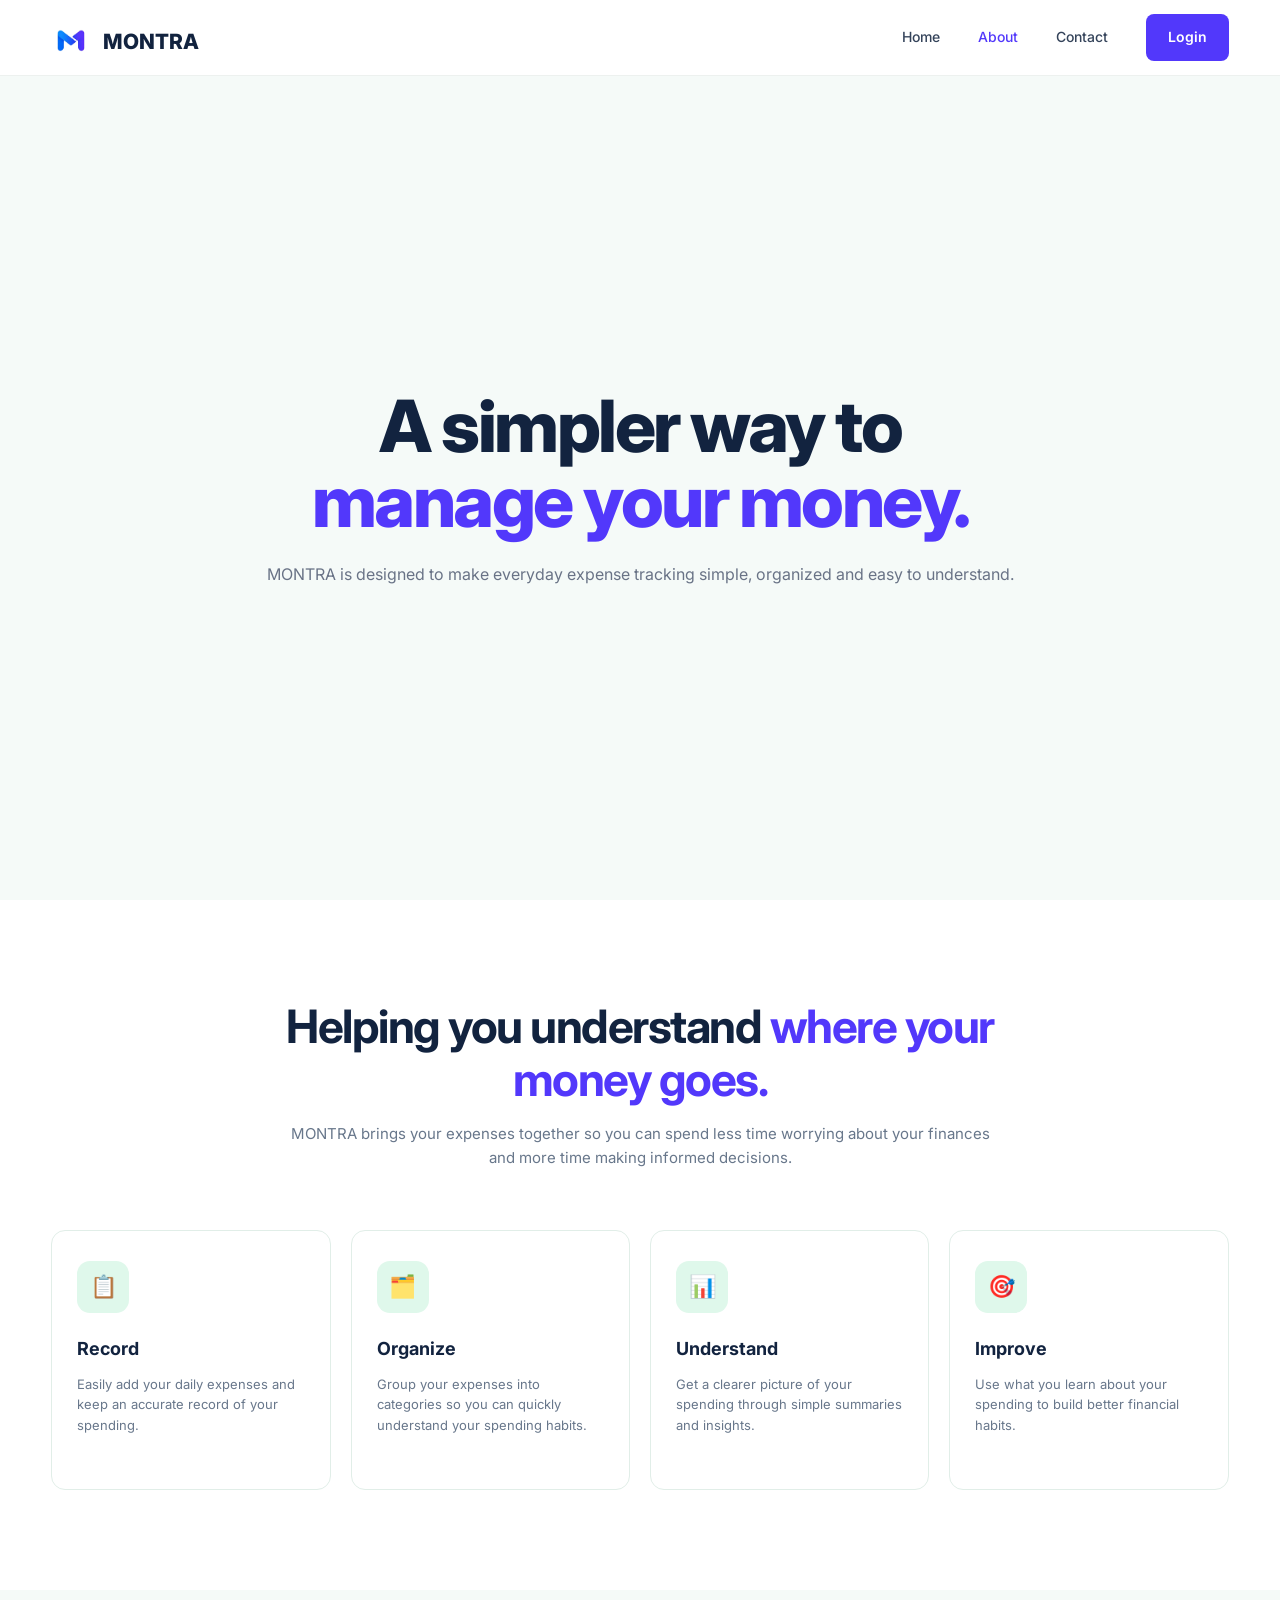
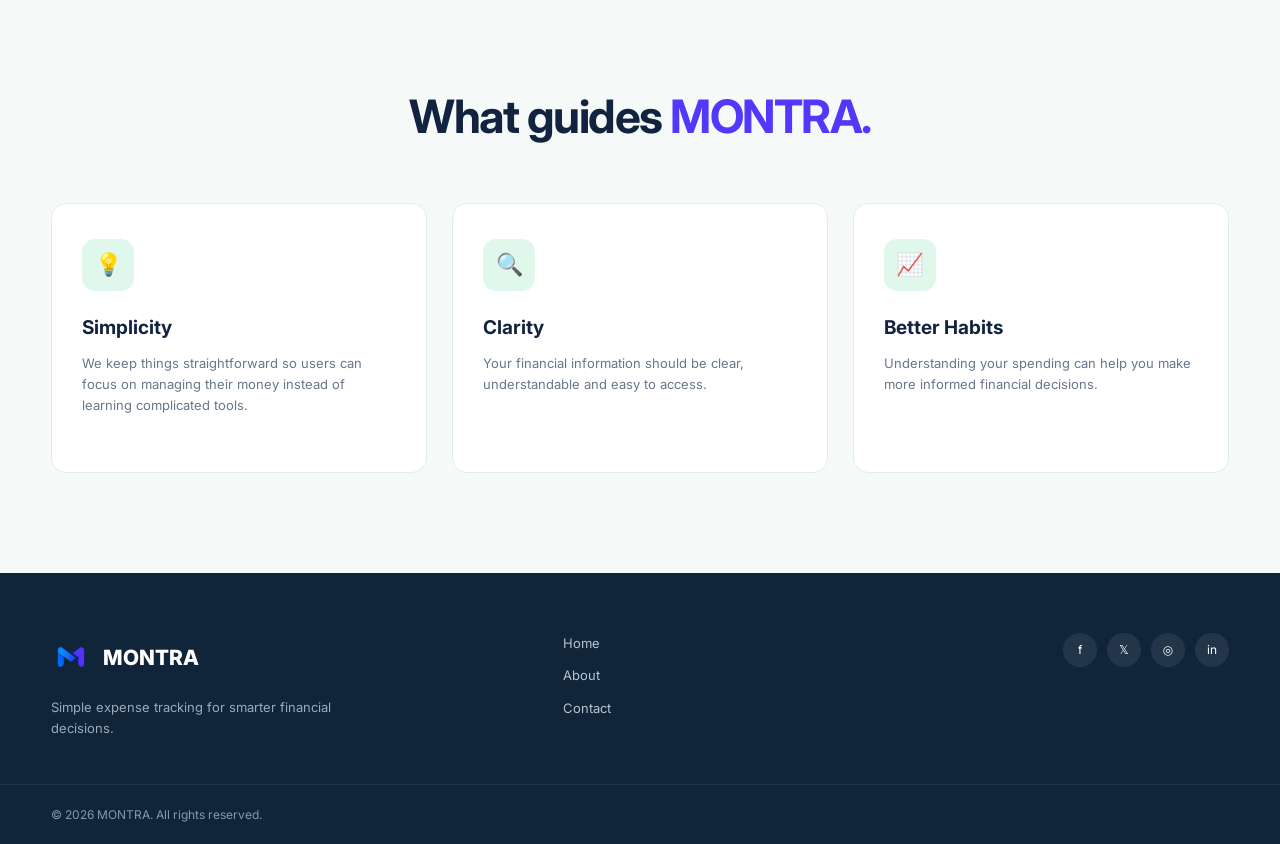
==== commit bca442f6: "Merge pull request #11 from wels-09/website update about and contact pages" ====
--- a/about.html
+++ b/about.html
@@ -34,7 +34,7 @@
         <a href="index.html">Home</a>
         <a href="about.html" class="active">About</a>
         <a href="contact.html">Contact</a>
-        <a href="login.html" class="get-started">Get Started</a>
+        <a href="login.html" class="get-started">Login</a>
     </nav>
 
     <button
@@ -64,7 +64,7 @@
         <a href="contact.html">Contact</a>
 
         <a href="login.html" class="mobile-get-started">
-            Get Started
+            Login
         </a>
 
     </div>
@@ -72,10 +72,7 @@
     <main>
 
         <section class="about-hero">
-                   
-            <div class="about-hero-bg"> </div>
-
-            <div class="hero-layout">
+     
                <div class="hero-copy">
                   <h1>
                       A simpler way to
@@ -88,12 +85,7 @@
                       easy to understand.
                   </p>
                </div>
-
-               <div class="hero-image">
-                 <img src="about.jpg"
-                 alt="Montra personal finance dashboard illustration">
-               </div>
-            </div>
+     
             
 
         </section>
--- a/about.css
+++ b/about.css
@@ -167,43 +167,25 @@
     position: relative;
     isolation: isolate;
     overflow: hidden;
-
+    background: #F5FAF8;
     display: flex;
     align-items: center;
-
+    justify-content: center;
     /* min-height instead of height: 100vh so content is never clipped */
     min-height: calc(100vh - var(--header-h));
     min-height: calc(100svh - var(--header-h));
     padding: 75px 0;
 
-    background:
-        linear-gradient(
-            90deg,
-            rgba(238, 250, 245, 0.97),
-            rgba(238, 250, 245, 0.75)
-        ),
-        url("background.jpg");
-
-    background-size: cover;
-    background-position: center;
-}
-
-.hero-layout {
-    display: grid;
-    grid-template-columns: 1.05fr 0.95fr;
-    align-items: center;
-    gap: 40px;
-    width: 100%;
-    padding: 4%;
 }
 
 .hero-copy {
     min-width: 0;
+    text-align: center;
 }
 
 .hero-copy h1 {
     max-width: 750px;
-    font-size: clamp(48px, 5.5vw, 62px);
+    font-size: clamp(60px, 7.5vw, 72px);
     font-weight: 800;
     line-height: 1.05;
     letter-spacing: -2.5px;
@@ -215,26 +197,11 @@
 }
 
 .hero-copy p {
-    max-width: 540px;
+ 
     margin-top: 22px;
     font-size: 16px;
     line-height: 1.7;
     color: #697386;
-}
-
-.hero-image {
-    min-width: 0;
-    display: flex;
-    align-items: center;
-    justify-content: center;
-}
-
-.hero-image img {
-    display: block;
-    width: 100%;
-    max-width: 500px;
-    max-height: 460px;
-    object-fit: contain;
 }
 
 .btn {
